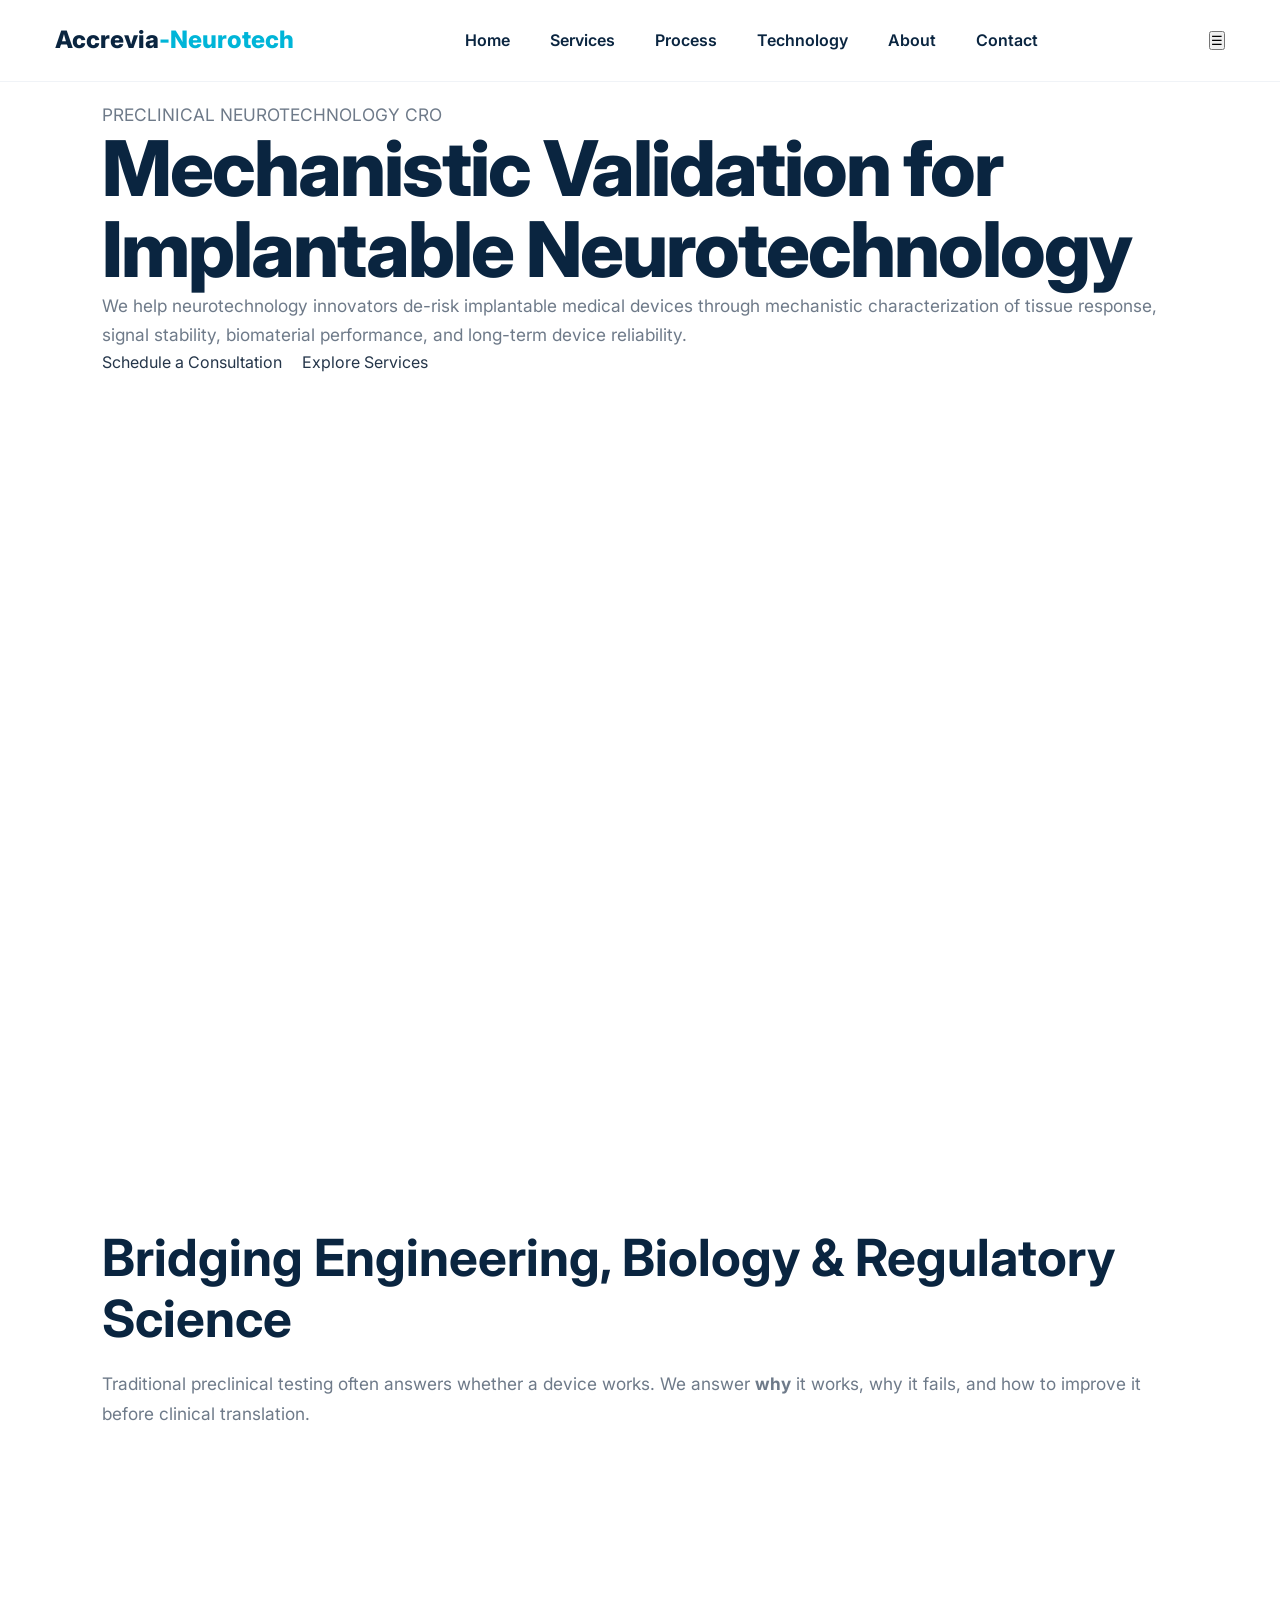
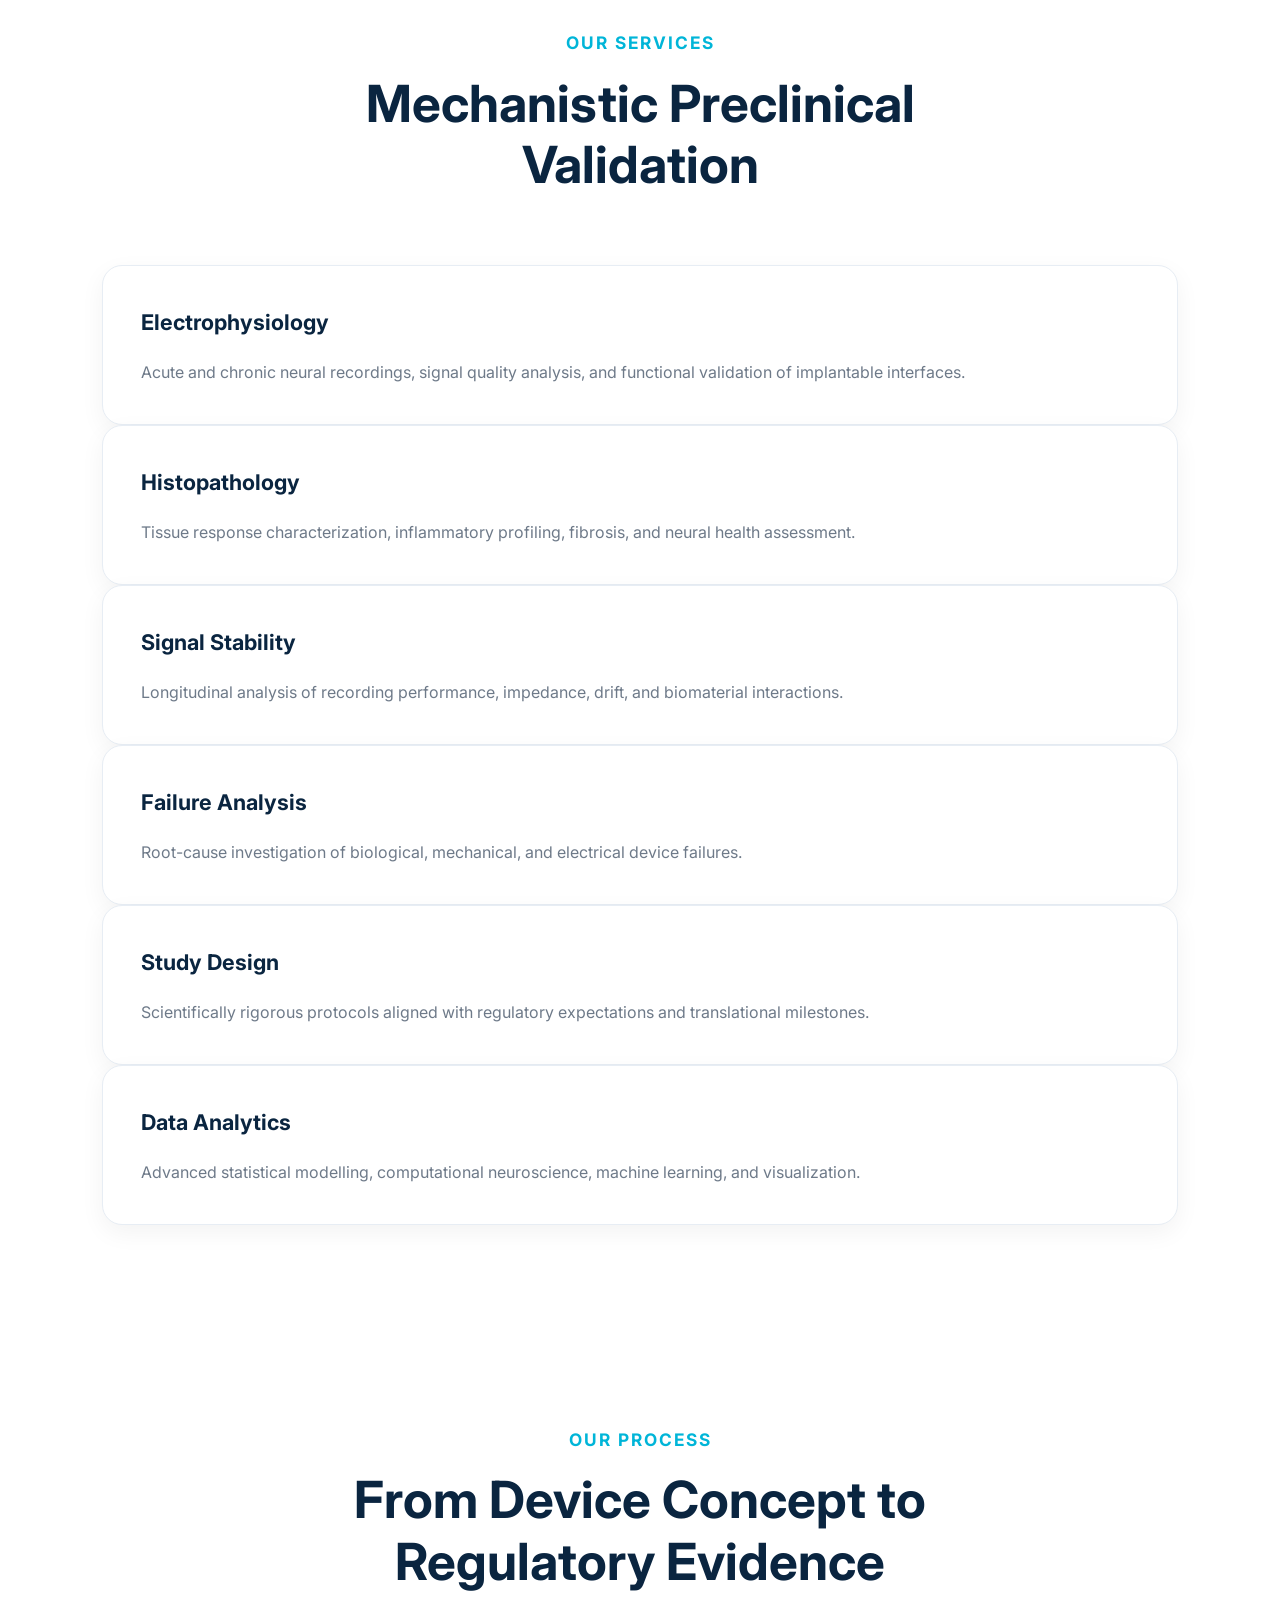
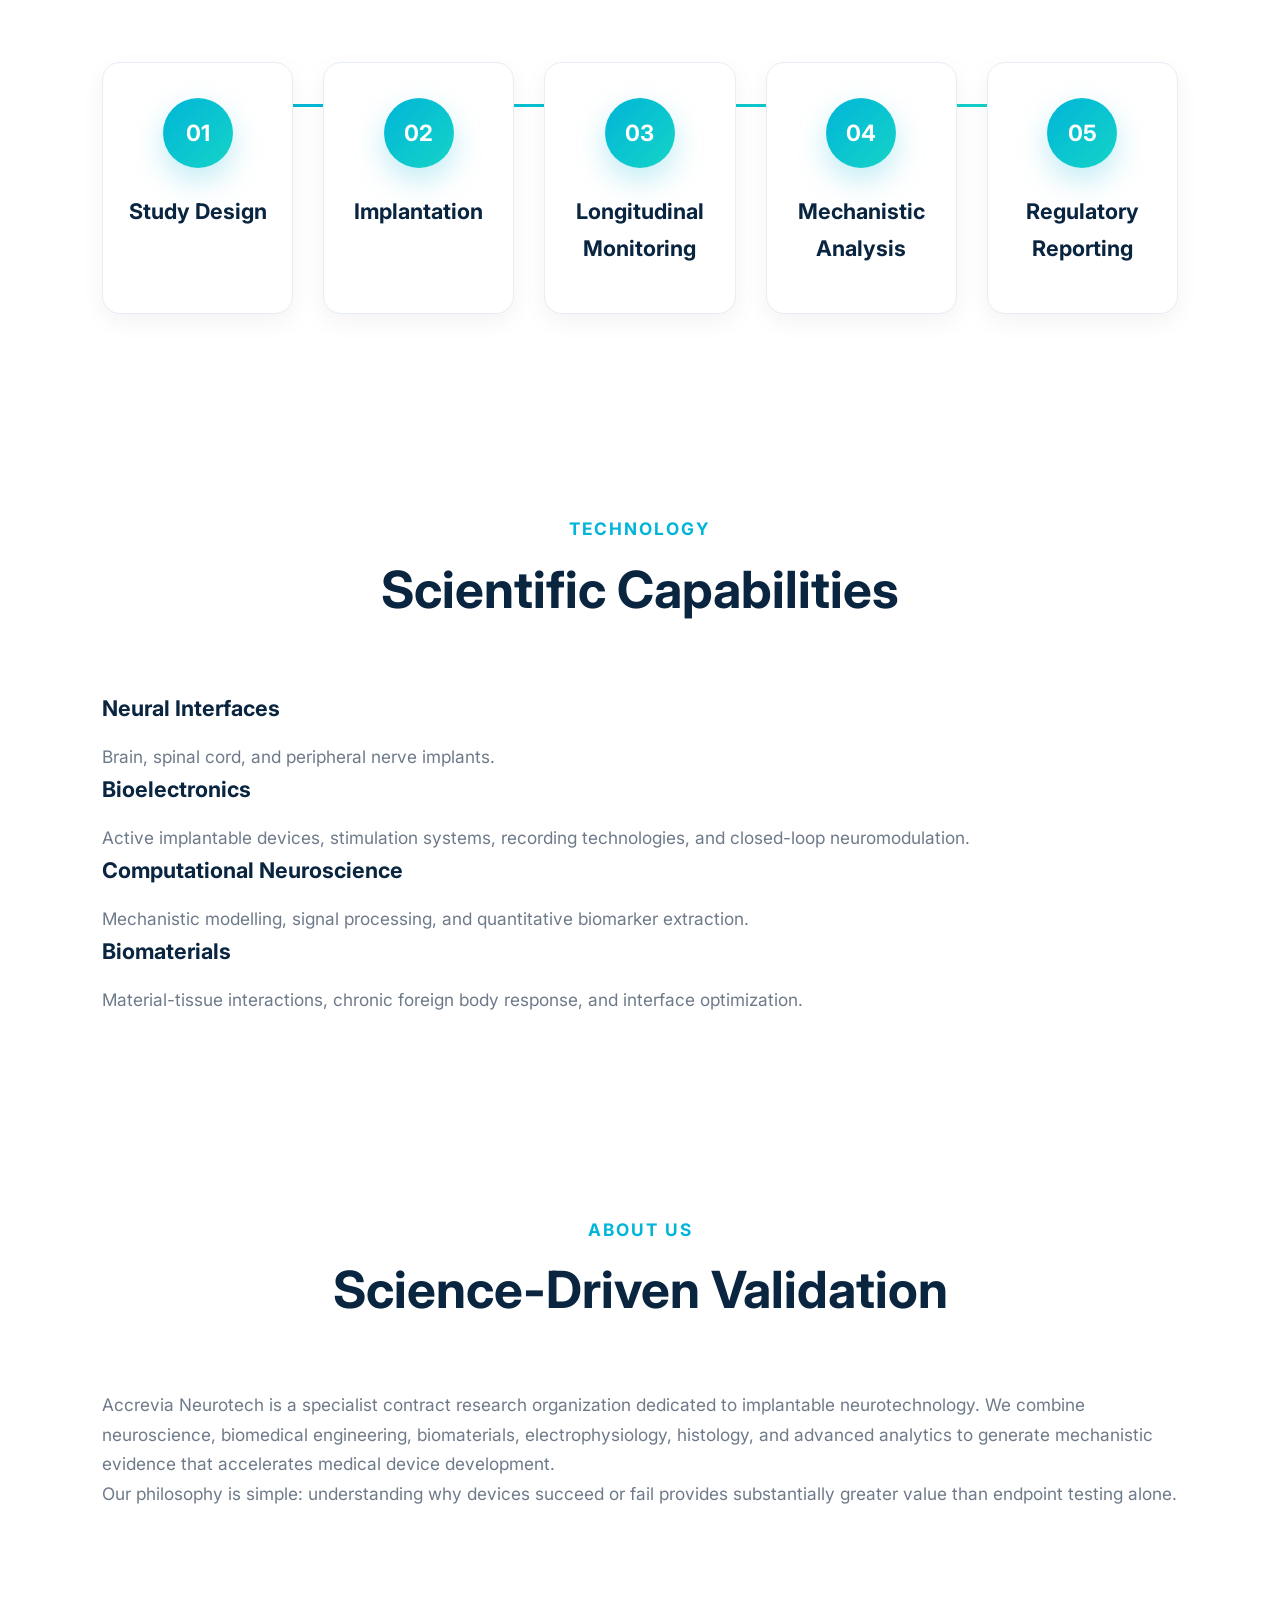
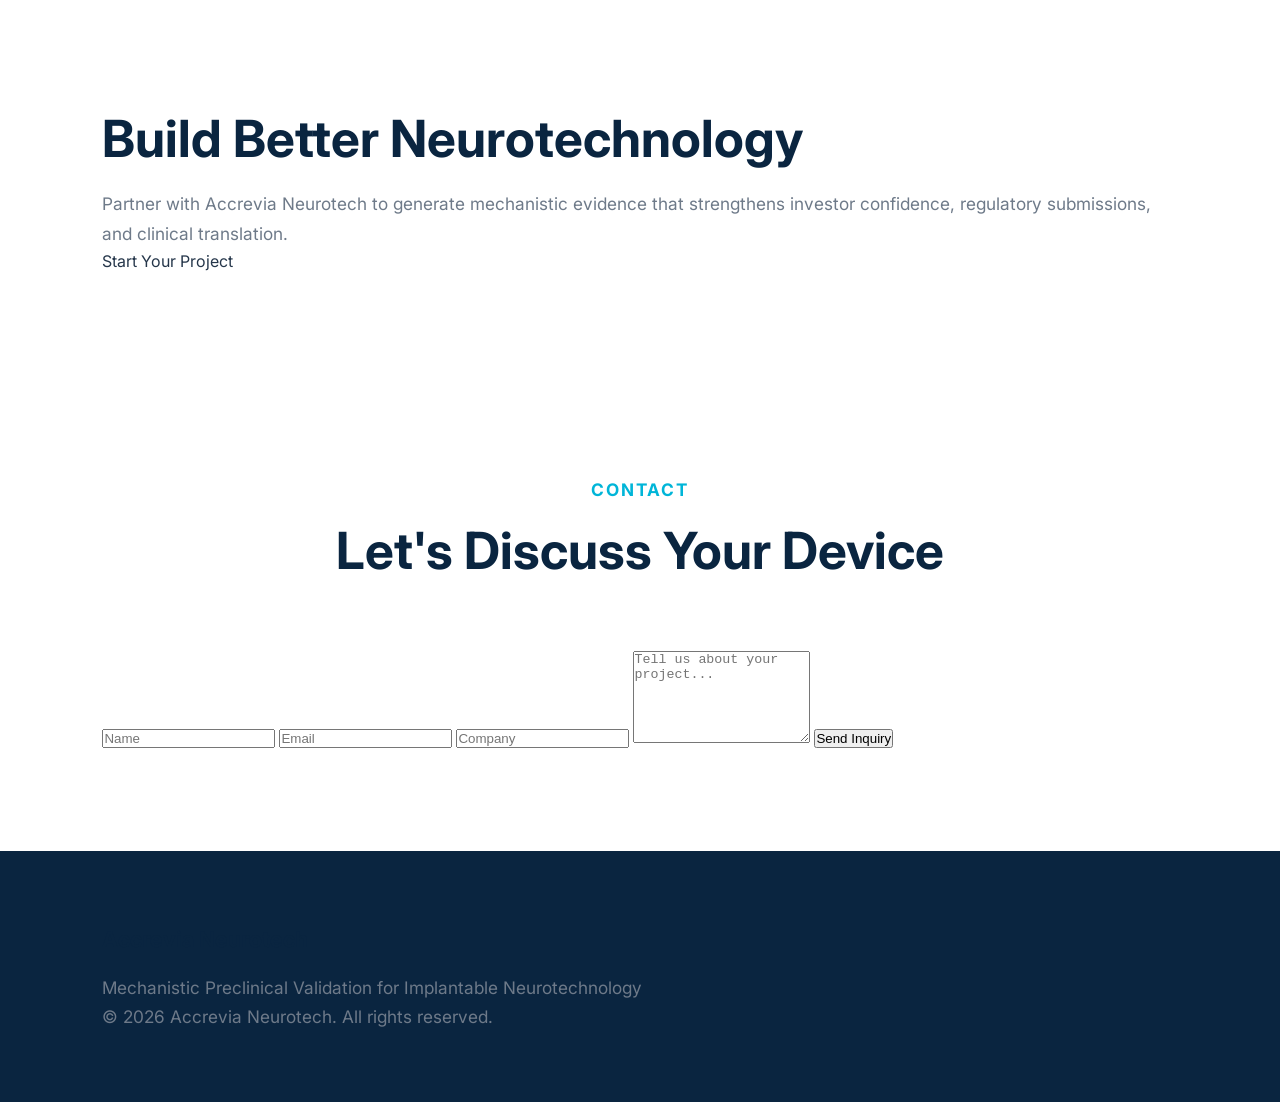
==== index.html @ 59a90b42 "Add files via upload" ====
<!DOCTYPE html>
<html lang="en">

<head>
<meta name="description"
content="SELAS-VIEW provides mechanistic preclinical validation services for implantable neurotechnology, including neural interfaces, neuromodulation devices, electrophysiology, histology, and device-tissue interaction analysis.">


<meta name="keywords"
content="
neurotechnology CRO,
implantable neural interfaces,
brain computer interface validation,
neuromodulation preclinical testing,
neural implant histology,
electrophysiology CRO,
bioelectronic medicine
">


<meta name="author"
content="Accrevia Neurotech">


<meta property="og:title"
content="Accrevia Neurotech| Mechanistic Validation for Implantable Neurotechnology">


<meta property="og:description"
content="Moving beyond endpoint testing through integrated biological, engineering, and computational characterization of neural implants.">


<meta property="og:type"
content="website">


<meta property="og:url"
content="https://www.yourdomain.com">



<script type="application/ld+json">

{
 "@context":"https://schema.org",
 "@type":"MedicalOrganization",
 "name":"Accrevia Neurotech",
 "description":"Preclinical mechanistic validation CRO specializing in implantable neurotechnology.",
 "url":"https://www.accrevianeurotech.com",
 "serviceType":[
 "Neural implant validation",
 "Preclinical device testing",
 "Electrophysiology",
 "Histological analysis",
 "Device-tissue interaction analysis"
 ]
}

</script>
    <meta charset="UTF-8">
    <meta name="viewport" content="width=device-width, initial-scale=1.0">

    <title>Accrevia Neurotech | Mechanistic Preclinical Validation for Implantable Neurotechnology</title>

    <meta name="description"
        content="Accrevia Neurotech provides mechanistic preclinical validation services for implantable neurotechnology, helping innovators generate regulatory-ready evidence through advanced electrophysiology, histopathology, and computational analysis.">

    <meta name="keywords"
        content="Neurotechnology, CRO, Implantable Devices, Neuromodulation, Brain Computer Interface, BCI, Histology, Electrophysiology, Medical Device">

    <meta property="og:title"
        content="Accrevia Neurotech">

    <meta property="og:description"
        content="Mechanistic Preclinical Validation for Implantable Neurotechnology">

    <meta property="og:type"
        content="website">

    <link rel="stylesheet" href="style.css">

    <link rel="preconnect" href="https://fonts.googleapis.com">

    <link rel="preconnect" href="https://fonts.gstatic.com" crossorigin>

    <link href="https://fonts.googleapis.com/css2?family=Inter:wght@300;400;500;600;700;800&display=swap"
        rel="stylesheet">

</head>

<body>

    <!-- Scroll Progress -->

    <div id="progress-bar"></div>

    <!-- Navigation -->

    <header>

        <nav class="navbar">

            <div class="logo">

                Accrevia<span>-Neurotech</span>

            </div>

            <ul class="nav-links">

                <li><a href="#hero">Home</a></li>

                <li><a href="#services">Services</a></li>

                <li><a href="#process">Process</a></li>

                <li><a href="#technology">Technology</a></li>

                <li><a href="#about">About</a></li>

                <li><a href="#contact">Contact</a></li>

            </ul>

            <button class="menu-btn">

                ☰

            </button>

        </nav>

    </header>

    <!-- HERO -->

    <section id="hero">

        <div class="hero-content">

            <p class="hero-tag">

                PRECLINICAL NEUROTECHNOLOGY CRO

            </p>

            <h1>

                Mechanistic Validation for
                <span>Implantable Neurotechnology</span>

            </h1>

            <p class="hero-description">

                We help neurotechnology innovators de-risk implantable
                medical devices through mechanistic characterization of
                tissue response, signal stability, biomaterial performance,
                and long-term device reliability.

            </p>

            <div class="hero-buttons">

                <a href="#contact" class="primary-btn">

                    Schedule a Consultation

                </a>

                <a href="#services" class="secondary-btn">

                    Explore Services

                </a>

            </div>

        </div>

        <div class="hero-graphic">

            <div class="brain-circle">

                <div class="pulse"></div>

                <div class="pulse delay"></div>

                <div class="center-dot"></div>

            </div>

        </div>

    </section>

    <!-- TRUST -->

    <section class="trust">

        <div class="trust-container">

            <div>

                <h2>

                    Bridging Engineering, Biology &
                    Regulatory Science

                </h2>

                <p>

                    Traditional preclinical testing often answers
                    whether a device works.

                    We answer
                    <strong>why</strong> it works,
                    why it fails,
                    and how to improve it before clinical translation.

                </p>

            </div>

        </div>

    </section>

    <!-- SERVICES -->

    <section id="services">

        <div class="section-title">

            <p>OUR SERVICES</p>

            <h2>

                Mechanistic Preclinical Validation

            </h2>

        </div>

        <div class="services-grid">

            <article class="card">

                <h3>Electrophysiology</h3>

                <p>

                    Acute and chronic neural recordings,
                    signal quality analysis,
                    and functional validation of implantable interfaces.

                </p>

            </article>

            <article class="card">

                <h3>Histopathology</h3>

                <p>

                    Tissue response characterization,
                    inflammatory profiling,
                    fibrosis,
                    and neural health assessment.

                </p>

            </article>

            <article class="card">

                <h3>Signal Stability</h3>

                <p>

                    Longitudinal analysis of recording performance,
                    impedance,
                    drift,
                    and biomaterial interactions.

                </p>

            </article>

            <article class="card">

                <h3>Failure Analysis</h3>

                <p>

                    Root-cause investigation of biological,
                    mechanical,
                    and electrical device failures.

                </p>

            </article>

            <article class="card">

                <h3>Study Design</h3>

                <p>

                    Scientifically rigorous protocols aligned with
                    regulatory expectations and translational milestones.

                </p>

            </article>

            <article class="card">

                <h3>Data Analytics</h3>

                <p>

                    Advanced statistical modelling,
                    computational neuroscience,
                    machine learning,
                    and visualization.

                </p>

            </article>

        </div>

    </section>

    <!-- PROCESS -->

    <section id="process">

        <div class="section-title">

            <p>OUR PROCESS</p>

            <h2>

                From Device Concept to Regulatory Evidence

            </h2>

        </div>

        <div class="timeline">

            <div class="step">

                <span>01</span>

                <h3>Study Design</h3>

            </div>

            <div class="step">

                <span>02</span>

                <h3>Implantation</h3>

            </div>

            <div class="step">

                <span>03</span>

                <h3>Longitudinal Monitoring</h3>

            </div>

            <div class="step">

                <span>04</span>

                <h3>Mechanistic Analysis</h3>

            </div>

            <div class="step">

                <span>05</span>

                <h3>Regulatory Reporting</h3>

            </div>

        </div>

    </section>

    <!-- TECHNOLOGY -->

    <section id="technology">

        <div class="section-title">

            <p>TECHNOLOGY</p>

            <h2>

                Scientific Capabilities

            </h2>

        </div>

        <div class="tech-grid">

            <div class="tech-card">

                <h3>Neural Interfaces</h3>

                <p>

                    Brain,
                    spinal cord,
                    and peripheral nerve implants.

                </p>

            </div>

            <div class="tech-card">

                <h3>Bioelectronics</h3>

                <p>

                    Active implantable devices,
                    stimulation systems,
                    recording technologies,
                    and closed-loop neuromodulation.

                </p>

            </div>

            <div class="tech-card">

                <h3>Computational Neuroscience</h3>

                <p>

                    Mechanistic modelling,
                    signal processing,
                    and quantitative biomarker extraction.

                </p>

            </div>

            <div class="tech-card">

                <h3>Biomaterials</h3>

                <p>

                    Material-tissue interactions,
                    chronic foreign body response,
                    and interface optimization.

                </p>

            </div>

        </div>

    </section>

    <!-- ABOUT -->

    <section id="about">

        <div class="section-title">

            <p>ABOUT US</p>

            <h2>

                Science-Driven Validation

            </h2>

        </div>

        <div class="about-content">

            <p>

                Accrevia Neurotech is a specialist contract research organization
                dedicated to implantable neurotechnology.

                We combine neuroscience,
                biomedical engineering,
                biomaterials,
                electrophysiology,
                histology,
                and advanced analytics
                to generate mechanistic evidence that accelerates
                medical device development.

            </p>

            <p>

                Our philosophy is simple:

                understanding why devices succeed or fail
                provides substantially greater value than endpoint testing
                alone.

            </p>

        </div>

    </section>

    <!-- CTA -->

    <section id="cta">

        <h2>

            Build Better Neurotechnology

        </h2>

        <p>

            Partner with Accrevia Neurotech to generate
            mechanistic evidence that strengthens
            investor confidence,
            regulatory submissions,
            and clinical translation.

        </p>

        <a href="#contact" class="primary-btn">

            Start Your Project

        </a>

    </section>

    <!-- CONTACT -->

    <section id="contact">

        <div class="section-title">

            <p>CONTACT</p>

            <h2>

                Let's Discuss Your Device

            </h2>

        </div>

        <form id="contact-form">

            <input
                type="text"
                placeholder="Name"
                required>

            <input
                type="email"
                placeholder="Email"
                required>

            <input
                type="text"
                placeholder="Company">

            <textarea
                placeholder="Tell us about your project..."
                rows="6"></textarea>

            <button
                type="submit"
                class="primary-btn">

                Send Inquiry

            </button>

        </form>

    </section>

    <!-- FOOTER -->

    <footer>

        <div class="footer-content">

            <h3>

                Accrevia Neurotech

            </h3>

            <p>

                Mechanistic Preclinical Validation for Implantable Neurotechnology

            </p>

            <p>

                © 2026 Accrevia Neurotech.
                All rights reserved.

            </p>

        </div>

    </footer>

    <script src="script.js"></script>

</body>

</html>
---- style.css ----
/* =====================================================
   SELAS-VIEW
   Mechanistic Neurotechnology CRO
   style.css (Part 1)
===================================================== */

/* ==========================
   CSS VARIABLES
========================== */

:root{

    --primary:#0A2540;
    --secondary:#00B5D8;
    --accent:#15D4C7;

    --dark:#08131F;
    --light:#F8FBFD;
    --white:#FFFFFF;

    --text:#25364A;
    --text-light:#6E7A89;

    --border:#E7EDF4;

    --shadow-sm:0 8px 24px rgba(0,0,0,.05);
    --shadow-md:0 20px 50px rgba(0,0,0,.08);
    --shadow-lg:0 40px 80px rgba(0,0,0,.15);

    --radius:16px;

    --transition:.35s ease;

    --container:1200px;

}

/* ==========================
   RESET
========================== */

*{
    margin:0;
    padding:0;
    box-sizing:border-box;
}

html{

    scroll-behavior:smooth;

}

body{

    font-family:'Inter',sans-serif;

    color:var(--text);

    background:var(--white);

    line-height:1.7;

    overflow-x:hidden;

}

img{

    max-width:100%;
    display:block;

}

a{

    text-decoration:none;
    color:inherit;

}

ul{

    list-style:none;

}

section{

    padding:100px 8%;

}

.container{

    width:min(100%,var(--container));
    margin:auto;

}

/* ==========================
   TYPOGRAPHY
========================== */

h1{

    font-size:clamp(3rem,6vw,5.5rem);

    line-height:1.05;

    font-weight:800;

    letter-spacing:-2px;

    color:var(--primary);

}

h2{

    font-size:clamp(2rem,4vw,3.3rem);

    line-height:1.2;

    color:var(--primary);

    margin-bottom:20px;

}

h3{

    font-size:1.35rem;

    color:var(--primary);

    margin-bottom:15px;

}

p{

    color:var(--text-light);

    font-size:1.08rem;

}

/* ==========================
   EYEBROW
========================== */

.eyebrow{

    color:var(--secondary);

    text-transform:uppercase;

    font-size:.85rem;

    letter-spacing:2px;

    font-weight:700;

    margin-bottom:25px;

}

/* ==========================
   BUTTONS
========================== */

.btn{

    display:inline-flex;

    align-items:center;

    justify-content:center;

    padding:15px 34px;

    border-radius:999px;

    font-weight:600;

    transition:var(--transition);

    cursor:pointer;

}

.btn-primary{

    background:linear-gradient(135deg,
            var(--secondary),
            var(--accent));

    color:white;

    box-shadow:var(--shadow-md);

}

.btn-primary:hover{

    transform:translateY(-4px);

    box-shadow:0 25px 45px rgba(0,181,216,.35);

}

.btn-secondary{

    border:2px solid var(--secondary);

    color:var(--secondary);

}

.btn-secondary:hover{

    background:var(--secondary);

    color:white;

}

/* ==========================
   NAVBAR
========================== */

header{

    position:fixed;

    width:100%;

    z-index:1000;

    top:0;

    left:0;

    backdrop-filter:blur(18px);

    background:rgba(255,255,255,.75);

    border-bottom:1px solid rgba(230,236,242,.6);

}

.navbar{

    max-width:1250px;

    margin:auto;

    display:flex;

    justify-content:space-between;

    align-items:center;

    padding:20px 40px;

}

.logo{

    font-size:1.5rem;

    font-weight:800;

    color:var(--primary);

}

.logo span{

    color:var(--secondary);

}

.logo-icon{

    color:var(--accent);

    margin-right:8px;

}

.nav-links{

    display:flex;

    gap:40px;

}

.nav-links a{

    font-weight:600;

    color:var(--primary);

    transition:var(--transition);

}

.nav-links a:hover{

    color:var(--secondary);

}

.mobile-btn{

    display:none;

    background:none;

    border:none;

    font-size:1.8rem;

    cursor:pointer;

}

/* ==========================
   HERO
========================== */

.hero{

    position:relative;

    min-height:100vh;

    display:grid;

    grid-template-columns:1.15fr .85fr;

    align-items:center;

    overflow:hidden;

    padding-top:150px;

}

.hero-content{

    position:relative;

    z-index:10;

}

.hero-text{

    max-width:620px;

    margin:30px 0 45px;

    font-size:1.2rem;

}

.hero-buttons{

    display:flex;

    gap:20px;

    flex-wrap:wrap;

}

/* ==========================
   HERO GRID
========================== */

.hero-grid{

    position:absolute;

    inset:0;

    background-image:

        linear-gradient(rgba(21,212,199,.08) 1px, transparent 1px),

        linear-gradient(90deg, rgba(21,212,199,.08) 1px, transparent 1px);

    background-size:60px 60px;

    mask-image:linear-gradient(to bottom,
                rgba(0,0,0,.8),
                transparent);

    z-index:0;

}

/* ==========================
   HERO GRAPHIC
========================== */

.hero-graphic{

    position:relative;

    height:650px;

    display:flex;

    align-items:center;

    justify-content:center;

}

.circle{

    width:420px;

    height:420px;

    border-radius:50%;

    background:radial-gradient(circle,
        rgba(0,181,216,.15),
        rgba(0,181,216,.02));

    border:1px solid rgba(0,181,216,.18);

    position:absolute;

    animation:float 8s ease-in-out infinite;

}

.circle2{

    width:260px;

    height:260px;

    animation-delay:1.5s;

}

.circle3{

    width:560px;

    height:560px;

    animation-delay:3s;

}

/* ==========================
   SECTION TITLES
========================== */

.section-title{

    text-align:center;

    max-width:760px;

    margin:0 auto 70px;

}

.section-title p:first-child{

    color:var(--secondary);

    text-transform:uppercase;

    font-weight:700;

    letter-spacing:2px;

    margin-bottom:15px;

}

.section-title h2{

    margin-bottom:20px;

}

/* ==========================
   PARTNERS
========================== */

.partners{

    background:var(--light);

    padding:50px 8%;

    text-align:center;

}

.partners p{

    margin-bottom:30px;

    font-weight:600;

}

.partner-grid{

    display:grid;

    grid-template-columns:repeat(auto-fit,minmax(180px,1fr));

    gap:20px;

}

.partner-grid div{

    padding:18px;

    background:white;

    border-radius:14px;

    box-shadow:var(--shadow-sm);

    transition:var(--transition);

}

.partner-grid div:hover{

    transform:translateY(-6px);

}

/* ==========================
   ANIMATIONS
========================== */

@keyframes float{

    0%{

        transform:translateY(0px);

    }

    50%{

        transform:translateY(-22px);

    }

    100%{

        transform:translateY(0);

    }

}

/* ==========================
   SCROLLBAR
========================== */

::-webkit-scrollbar{

    width:10px;

}

::-webkit-scrollbar-track{

    background:#eef3f8;

}

::-webkit-scrollbar-thumb{

    background:var(--secondary);

    border-radius:20px;

}

/* ==========================
   RESPONSIVE
========================== */

@media(max-width:980px){

    .hero{

        grid-template-columns:1fr;

        text-align:center;

        padding-top:130px;

    }

    .hero-text{

        margin-inline:auto;

    }

    .hero-buttons{

        justify-content:center;

    }

    .hero-graphic{

        margin-top:70px;

        height:420px;

    }

    .circle3{

        width:380px;
        height:380px;

    }

    .circle{

        width:300px;
        height:300px;

    }

    .circle2{

        width:180px;
        height:180px;

    }

    .nav-links{

        display:none;

    }

    .mobile-btn{

        display:block;

    }

}

@media(max-width:640px){

    section{

        padding:80px 7%;

    }

    .navbar{

        padding:18px 24px;

    }

    h1{

        font-size:2.8rem;

    }

    h2{

        font-size:2rem;

    }

    .btn{

        width:100%;

    }

}

/* =====================================================
   PART 2A
   SERVICES + CARDS
===================================================== */

/* ==========================
   SERVICES SECTION
========================== */

.section{

    position:relative;

    background:var(--white);

}

.section::before{

    content:"";

    position:absolute;

    top:0;

    left:50%;

    transform:translateX(-50%);

    width:120px;

    height:4px;

    border-radius:999px;

    background:linear-gradient(
        90deg,
        var(--secondary),
        var(--accent)
    );

}

/* ==========================
   SERVICE GRID
========================== */

.cards{

    display:grid;

    grid-template-columns:repeat(auto-fit,minmax(320px,1fr));

    gap:32px;

    margin-top:60px;

}

/* ==========================
   CARD
========================== */

.card{

    position:relative;

    overflow:hidden;

    background:var(--white);

    border:1px solid var(--border);

    border-radius:20px;

    padding:38px;

    transition:all .35s ease;

    box-shadow:var(--shadow-sm);

    cursor:default;

}

/* animated top border */

.card::before{

    content:"";

    position:absolute;

    top:0;

    left:0;

    width:100%;

    height:5px;

    background:linear-gradient(
        90deg,
        var(--secondary),
        var(--accent)
    );

    transform:scaleX(0);

    transform-origin:left;

    transition:.4s;

}

/* soft glow */

.card::after{

    content:"";

    position:absolute;

    width:220px;

    height:220px;

    background:radial-gradient(

        rgba(0,181,216,.12),

        transparent 70%

    );

    top:-90px;

    right:-90px;

    opacity:0;

    transition:.45s;

}

/* ==========================
   ICON CIRCLE
========================== */

.card-icon{

    width:70px;

    height:70px;

    border-radius:50%;

    display:flex;

    align-items:center;

    justify-content:center;

    background:linear-gradient(

        135deg,

        rgba(0,181,216,.12),

        rgba(21,212,199,.12)

    );

    margin-bottom:24px;

    font-size:30px;

    color:var(--secondary);

}

/* ==========================
   CARD TEXT
========================== */

.card h3{

    margin-bottom:18px;

    transition:.35s;

}

.card p{

    font-size:1rem;

    color:var(--text-light);

}

/* ==========================
   HOVER
========================== */

.card:hover{

    transform:translateY(-12px);

    box-shadow:var(--shadow-lg);

    border-color:rgba(0,181,216,.2);

}

.card:hover::before{

    transform:scaleX(1);

}

.card:hover::after{

    opacity:1;

}

.card:hover h3{

    color:var(--secondary);

}

/* ==========================
   FEATURE LIST
========================== */

.card ul{

    margin-top:24px;

}

.card ul li{

    position:relative;

    padding-left:24px;

    margin-bottom:12px;

    color:var(--text-light);

    font-size:.96rem;

}

.card ul li::before{

    content:"";

    position:absolute;

    left:0;

    top:11px;

    width:8px;

    height:8px;

    border-radius:50%;

    background:var(--accent);

}

/* ==========================
   STAGGER ANIMATION
========================== */

.cards .card{

    opacity:0;

    transform:translateY(35px);

    animation:cardReveal .8s forwards;

}

.cards .card:nth-child(1){

    animation-delay:.05s;

}

.cards .card:nth-child(2){

    animation-delay:.15s;

}

.cards .card:nth-child(3){

    animation-delay:.25s;

}

.cards .card:nth-child(4){

    animation-delay:.35s;

}

.cards .card:nth-child(5){

    animation-delay:.45s;

}

.cards .card:nth-child(6){

    animation-delay:.55s;

}

@keyframes cardReveal{

    to{

        opacity:1;

        transform:translateY(0);

    }

}

/* ==========================
   CARD ACCENT NUMBER
========================== */

.card-number{

    position:absolute;

    right:28px;

    top:18px;

    font-size:4rem;

    font-weight:800;

    color:rgba(10,37,64,.04);

    user-select:none;

    pointer-events:none;

}

/* ==========================
   RESPONSIVE
========================== */

@media (max-width:900px){

    .cards{

        grid-template-columns:1fr;

    }

    .card{

        padding:30px;

    }

}

@media (max-width:640px){

    .card{

        padding:26px;

    }

    .card-icon{

        width:60px;

        height:60px;

        font-size:26px;

    }

}
/* =====================================================
   WHY US SECTION
===================================================== */

.why{

    display:grid;
    grid-template-columns:1.15fr .85fr;
    gap:80px;
    align-items:center;

    background:linear-gradient(
        180deg,
        #ffffff 0%,
        #f6fbfd 100%
    );

    position:relative;

    overflow:hidden;

}

/* subtle background glow */

.why::before{

    content:"";

    position:absolute;

    width:700px;
    height:700px;

    right:-250px;
    top:-250px;

    background:radial-gradient(
        circle,
        rgba(0,181,216,.10),
        transparent 70%
    );

    pointer-events:none;

}

.why-left{

    position:relative;
    z-index:2;

}

.why-left h2{

    margin-bottom:28px;

    max-width:620px;

}

.why-left p{

    max-width:640px;

    margin-bottom:35px;

    font-size:1.08rem;

    line-height:1.9;

}

/* ==========================================
   BULLET LIST
========================================== */

.why-left ul{

    display:grid;

    grid-template-columns:repeat(auto-fit,minmax(240px,1fr));

    gap:18px;

}

.why-left li{

    background:white;

    border:1px solid var(--border);

    border-radius:14px;

    padding:18px 22px;

    font-weight:600;

    color:var(--primary);

    box-shadow:var(--shadow-sm);

    transition:var(--transition);

    position:relative;

    padding-left:52px;

}

.why-left li::before{

    content:"✓";

    position:absolute;

    left:18px;

    top:50%;

    transform:translateY(-50%);

    width:22px;
    height:22px;

    border-radius:50%;

    background:linear-gradient(
        135deg,
        var(--secondary),
        var(--accent)
    );

    color:white;

    display:flex;

    align-items:center;

    justify-content:center;

    font-size:.75rem;

    font-weight:700;

}

.why-left li:hover{

    transform:translateY(-6px);

    box-shadow:var(--shadow-md);

    border-color:rgba(0,181,216,.3);

}

/* ==========================================
   RIGHT SIDE
========================================== */

.stats{

    display:flex;

    flex-direction:column;

    gap:30px;

    position:relative;

    z-index:2;

}

/* ==========================================
   STAT CARD
========================================== */

.stat{

    position:relative;

    background:white;

    border-radius:22px;

    padding:38px;

    overflow:hidden;

    border:1px solid rgba(230,236,242,.9);

    box-shadow:0 15px 45px rgba(12,30,55,.06);

    transition:.35s ease;

}

.stat::before{

    content:"";

    position:absolute;

    top:0;
    left:0;

    width:5px;

    height:100%;

    background:linear-gradient(
        180deg,
        var(--secondary),
        var(--accent)
    );

}

.stat::after{

    content:"";

    position:absolute;

    width:220px;
    height:220px;

    right:-120px;
    top:-120px;

    border-radius:50%;

    background:rgba(0,181,216,.05);

}

.stat:hover{

    transform:translateY(-10px);

    box-shadow:0 30px 70px rgba(0,0,0,.12);

}

/* ==========================================
   STAT TITLE
========================================== */

.stat h3{

    font-size:2rem;

    margin-bottom:14px;

    color:var(--primary);

    position:relative;

    z-index:2;

}

/* ==========================================
   STAT DESCRIPTION
========================================== */

.stat p{

    position:relative;

    z-index:2;

    line-height:1.8;

    color:var(--text-light);

}

/* ==========================================
   OPTIONAL ICON
========================================== */

.stat-icon{

    width:65px;
    height:65px;

    border-radius:18px;

    background:linear-gradient(
        135deg,
        var(--secondary),
        var(--accent)
    );

    display:flex;

    align-items:center;

    justify-content:center;

    color:white;

    font-size:1.8rem;

    margin-bottom:24px;

}

/* ==========================================
   HOVER EFFECT
========================================== */

.stat:hover .stat-icon{

    transform:rotate(-8deg) scale(1.08);

    transition:.35s ease;

}

/* ==========================================
   RESPONSIVE
========================================== */

@media(max-width:1000px){

    .why{

        grid-template-columns:1fr;

        gap:70px;

    }

    .stats{

        max-width:700px;

        margin:auto;

        width:100%;

    }

}

@media(max-width:768px){

    .why-left ul{

        grid-template-columns:1fr;

    }

    .stat{

        padding:28px;

    }

}

@media(max-width:600px){

    .why{

        padding-top:80px;

        padding-bottom:80px;

    }

    .stat h3{

        font-size:1.6rem;

    }

}
/* =====================================================
   PART 2C
   TECHNOLOGY + WORKFLOW
===================================================== */


/* ==========================
   TECHNOLOGY
========================== */

.technology-grid{

    display:grid;

    grid-template-columns:repeat(auto-fit,minmax(260px,1fr));

    gap:28px;

    margin-top:50px;

}

.tech{

    position:relative;

    background:#ffffff;

    border:1px solid var(--border);

    border-radius:var(--radius);

    padding:40px 30px;

    overflow:hidden;

    transition:var(--transition);

    box-shadow:var(--shadow-sm);

    cursor:default;

}

.tech::before{

    content:"";

    position:absolute;

    top:0;

    left:0;

    width:5px;

    height:100%;

    background:linear-gradient(
        to bottom,
        var(--secondary),
        var(--accent)
    );

    transform:scaleY(0);

    transform-origin:top;

    transition:.45s ease;

}

.tech:hover::before{

    transform:scaleY(1);

}

.tech:hover{

    transform:translateY(-10px);

    box-shadow:var(--shadow-lg);

}

.tech h3{

    margin-bottom:15px;

    font-size:1.35rem;

}

.tech p{

    font-size:1rem;

    line-height:1.7;

}

.tech::after{

    content:"";

    position:absolute;

    width:160px;

    height:160px;

    border-radius:50%;

    background:rgba(21,212,199,.05);

    top:-70px;

    right:-70px;

    transition:.5s;

}

.tech:hover::after{

    transform:scale(1.3);

}


/* ==========================
   WORKFLOW
========================== */

.workflow{

    background:linear-gradient(
        180deg,
        #f8fbfd,
        #ffffff
    );

}

.timeline{

    position:relative;

    display:grid;

    grid-template-columns:repeat(5,1fr);

    gap:30px;

    margin-top:70px;

}

.timeline::before{

    content:"";

    position:absolute;

    top:42px;

    left:8%;

    right:8%;

    height:3px;

    background:linear-gradient(
        to right,
        var(--secondary),
        var(--accent)
    );

    z-index:0;

}

.step{

    position:relative;

    background:white;

    border-radius:18px;

    padding:35px 20px;

    text-align:center;

    border:1px solid var(--border);

    box-shadow:var(--shadow-sm);

    transition:var(--transition);

    z-index:2;

}

.step:hover{

    transform:translateY(-10px);

    box-shadow:var(--shadow-lg);

}

.step span{

    display:flex;

    align-items:center;

    justify-content:center;

    width:70px;

    height:70px;

    margin:0 auto 25px;

    border-radius:50%;

    background:linear-gradient(
        135deg,
        var(--secondary),
        var(--accent)
    );

    color:white;

    font-size:1.4rem;

    font-weight:700;

    box-shadow:
        0 12px 30px rgba(0,181,216,.25);

}

.step h3{

    margin-bottom:12px;

}

.step p{

    font-size:.95rem;

    line-height:1.7;

}


/* ==========================
   HOVER ANIMATION
========================== */

.step:hover span{

    transform:scale(1.08);

    transition:.3s;

}


/* ==========================
   RESPONSIVE
========================== */

@media(max-width:1100px){

    .timeline{

        grid-template-columns:repeat(2,1fr);

    }

    .timeline::before{

        display:none;

    }

}

@media(max-width:700px){

    .technology-grid{

        grid-template-columns:1fr;

    }

    .timeline{

        grid-template-columns:1fr;

        gap:25px;

    }

    .step{

        padding:30px 22px;

    }

}

/* =====================================================
   PART 3
   Contact • Footer • Animations • Mobile Navigation
===================================================== */

/* ==========================
   CONTACT SECTION
========================== */

.contact{

    background:linear-gradient(
        180deg,
        #f8fbfd 0%,
        #eef6fb 100%
    );

}

.contact-box{

    max-width:900px;

    margin:0 auto;

    background:#ffffff;

    padding:70px;

    border-radius:24px;

    box-shadow:0 30px 80px rgba(0,0,0,.08);

    border:1px solid rgba(0,181,216,.08);

}

.contact-box h2{

    text-align:center;

    margin-bottom:18px;

}

.contact-box p{

    text-align:center;

    max-width:700px;

    margin:0 auto 50px;

}

.contact form{

    display:grid;

    gap:22px;

}

.contact input,
.contact textarea{

    width:100%;

    padding:18px 22px;

    border-radius:14px;

    border:1px solid #d8e5ef;

    font-family:inherit;

    font-size:1rem;

    transition:.3s;

    background:#fbfdff;

}

.contact textarea{

    resize:vertical;

    min-height:180px;

}

.contact input:focus,
.contact textarea:focus{

    outline:none;

    border-color:var(--secondary);

    box-shadow:0 0 0 5px rgba(0,181,216,.12);

    background:white;

}

.contact button{

    border:none;

    justify-self:center;

    min-width:260px;

}

/* ==========================
   FOOTER
========================== */

footer{

    background:var(--primary);

    color:white;

    padding:70px 8%;

}

.footer-container{

    max-width:1200px;

    margin:auto;

    display:flex;

    justify-content:space-between;

    gap:60px;

    flex-wrap:wrap;

}

.footer-container h3{

    color:white;

    margin-bottom:20px;

}

.footer-container p{

    color:rgba(255,255,255,.75);

    line-height:1.8;

}

.footer-links{

    display:flex;

    gap:30px;

    margin-top:18px;

}

.footer-links a{

    color:white;

    opacity:.8;

    transition:.3s;

}

.footer-links a:hover{

    opacity:1;

    color:var(--accent);

}

/* ==========================
   FADE ANIMATIONS
========================== */

.fade-up{

    opacity:0;

    transform:translateY(50px);

    transition:

        opacity .9s ease,

        transform .9s ease;

}

.fade-up.visible{

    opacity:1;

    transform:translateY(0);

}

.fade-left{

    opacity:0;

    transform:translateX(-60px);

    transition:all .8s ease;

}

.fade-left.visible{

    opacity:1;

    transform:translateX(0);

}

.fade-right{

    opacity:0;

    transform:translateX(60px);

    transition:all .8s ease;

}

.fade-right.visible{

    opacity:1;

    transform:translateX(0);

}

/* ==========================
   CARD HOVER EFFECTS
========================== */

.card,
.tech,
.stat{

    transition:
        transform .35s ease,
        box-shadow .35s ease;

}

.card:hover,
.tech:hover,
.stat:hover{

    transform:translateY(-10px);

    box-shadow:0 25px 60px rgba(0,0,0,.10);

}

/* ==========================
   LINK UNDERLINE
========================== */

.nav-links a{

    position:relative;

}

.nav-links a::after{

    content:"";

    position:absolute;

    left:0;

    bottom:-6px;

    width:0;

    height:2px;

    background:var(--secondary);

    transition:.3s;

}

.nav-links a:hover::after{

    width:100%;

}

/* ==========================
   BUTTON RIPPLE FEEL
========================== */

.btn{

    position:relative;

    overflow:hidden;

}

.btn::before{

    content:"";

    position:absolute;

    width:0;

    height:0;

    left:50%;

    top:50%;

    border-radius:50%;

    background:rgba(255,255,255,.15);

    transform:translate(-50%,-50%);

    transition:.6s;

}

.btn:hover::before{

    width:420px;

    height:420px;

}

/* ==========================
   IMAGE HOVER
========================== */

img{

    transition:.4s;

}

img:hover{

    transform:scale(1.02);

}

/* ==========================
   SCROLL PROGRESS BAR
========================== */

.progress-bar{

    position:fixed;

    top:0;

    left:0;

    width:0;

    height:4px;

    background:linear-gradient(
        90deg,
        var(--secondary),
        var(--accent)
    );

    z-index:9999;

}

/* ==========================
   BACK TO TOP BUTTON
========================== */

.to-top{

    position:fixed;

    right:30px;

    bottom:30px;

    width:55px;

    height:55px;

    border-radius:50%;

    display:flex;

    align-items:center;

    justify-content:center;

    background:var(--secondary);

    color:white;

    text-decoration:none;

    box-shadow:0 20px 40px rgba(0,181,216,.3);

    opacity:0;

    pointer-events:none;

    transition:.35s;

}

.to-top.show{

    opacity:1;

    pointer-events:auto;

}

.to-top:hover{

    transform:translateY(-6px);

}

/* ==========================
   GLASS EFFECT
========================== */

.glass{

    background:rgba(255,255,255,.65);

    backdrop-filter:blur(18px);

    border:1px solid rgba(255,255,255,.25);

}

/* ==========================
   MOBILE MENU
========================== */

@media(max-width:980px){

    .nav-links{

        position:absolute;

        top:82px;

        right:20px;

        width:270px;

        background:white;

        border-radius:18px;

        padding:25px;

        display:flex;

        flex-direction:column;

        gap:18px;

        box-shadow:0 30px 80px rgba(0,0,0,.12);

        opacity:0;

        visibility:hidden;

        transform:translateY(-20px);

        transition:.35s;

    }

    .nav-links.active{

        opacity:1;

        visibility:visible;

        transform:translateY(0);

    }

    .mobile-btn{

        display:block;

        color:var(--primary);

    }

    .footer-container{

        flex-direction:column;

    }

    .contact-box{

        padding:40px;

    }

}

/* ==========================
   SMALL DEVICES
========================== */

@media(max-width:640px){

    .contact-box{

        padding:30px 22px;

        border-radius:18px;

    }

    .contact button{

        width:100%;

    }

    .footer-container{

        text-align:center;

    }

    .footer-links{

        justify-content:center;

    }

    .to-top{

        right:18px;

        bottom:18px;

        width:48px;

        height:48px;

    }

}

/* ==========================
   EXTRA LARGE SCREENS
========================== */

@media(min-width:1600px){

    .hero{

        min-height:110vh;

    }

    section{

        padding:120px 10%;

    }

}

/* ==========================
   ACCESSIBILITY
========================== */

:focus-visible{

    outline:3px solid var(--accent);

    outline-offset:4px;

}

::selection{

    background:var(--secondary);

    color:white;

}

/* =====================================================
   END OF PART 3
===================================================== */
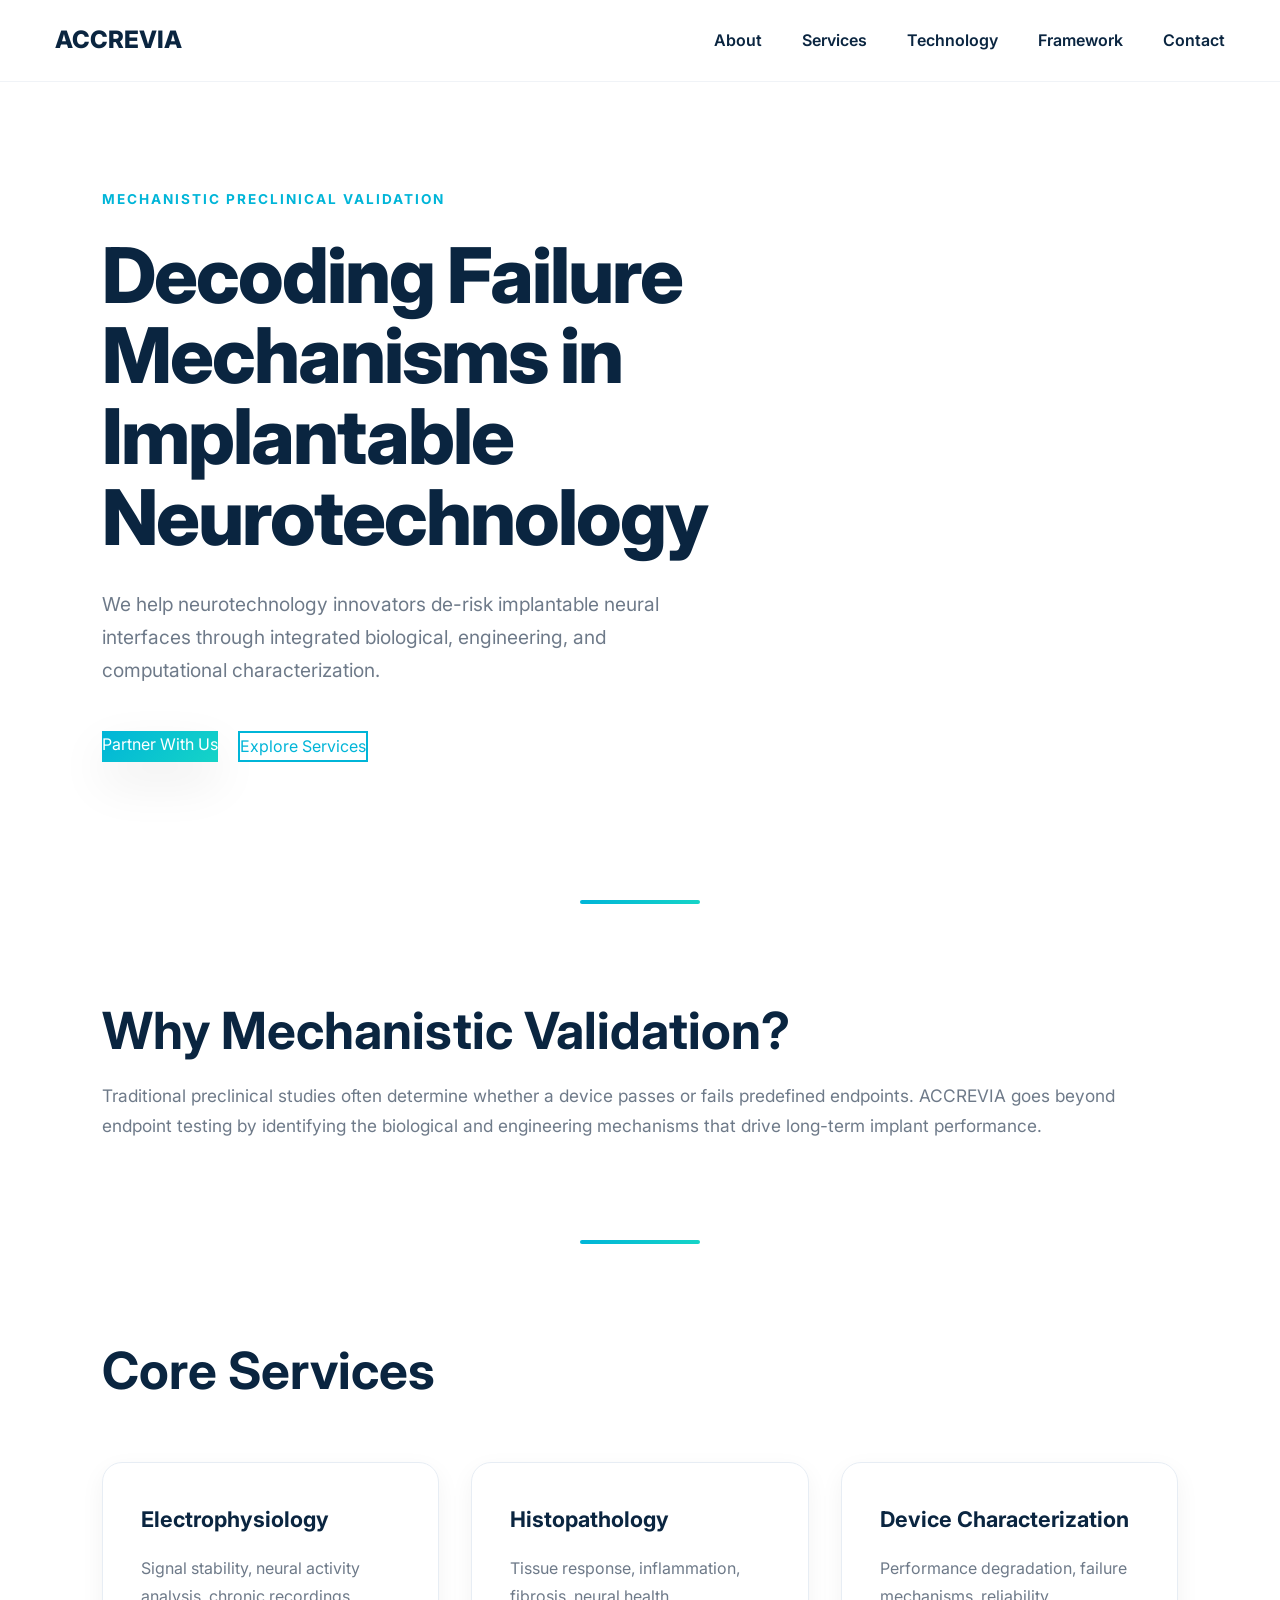
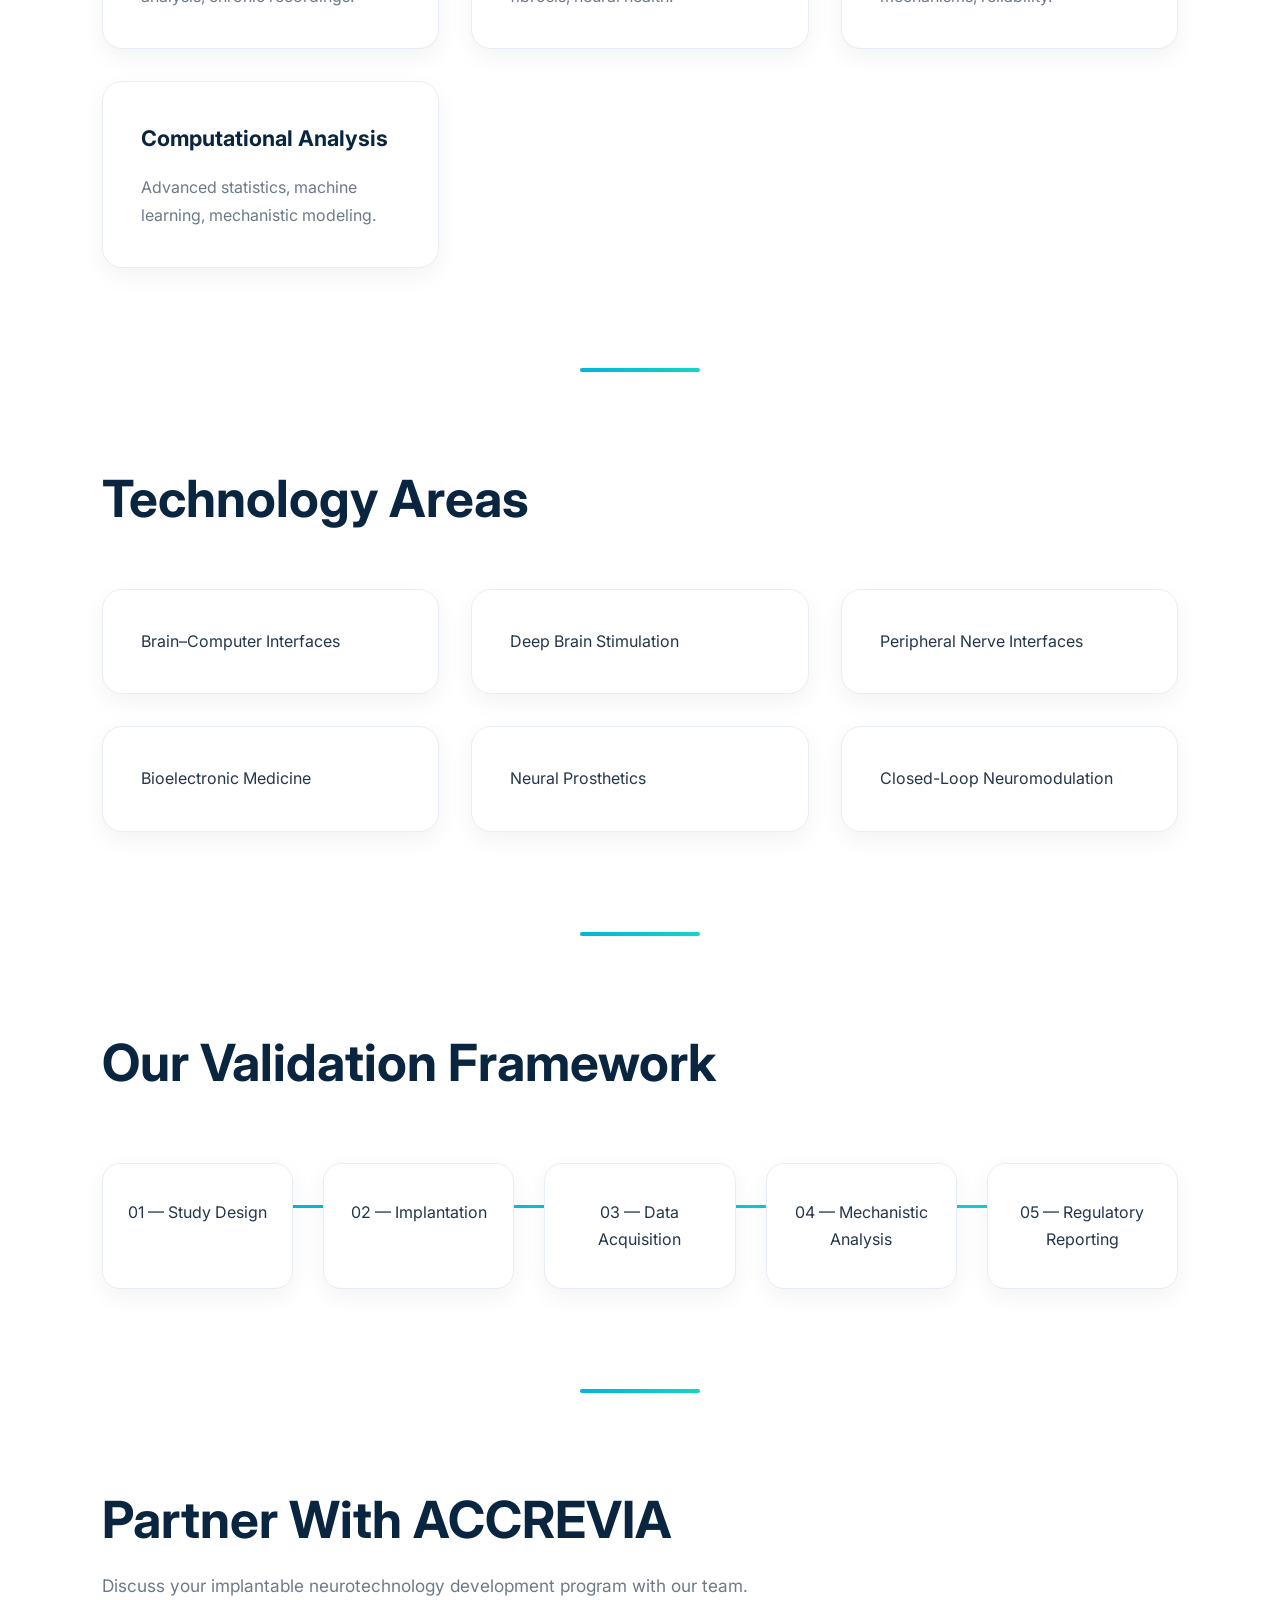
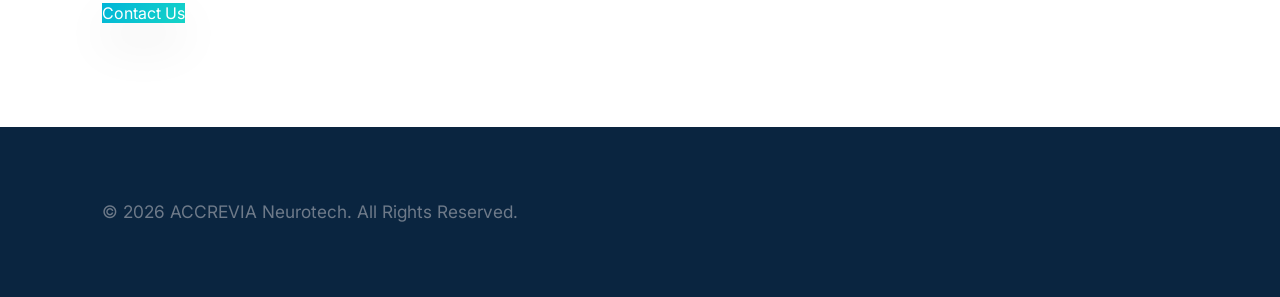
==== commit ca08355a: "Update index.html" ====
--- a/index.html
+++ b/index.html
@@ -2,86 +2,85 @@
 <html lang="en">
 
 <head>
-<meta name="description"
-content="SELAS-VIEW provides mechanistic preclinical validation services for implantable neurotechnology, including neural interfaces, neuromodulation devices, electrophysiology, histology, and device-tissue interaction analysis.">
-
-
-<meta name="keywords"
-content="
-neurotechnology CRO,
-implantable neural interfaces,
-brain computer interface validation,
-neuromodulation preclinical testing,
-neural implant histology,
-electrophysiology CRO,
-bioelectronic medicine
-">
-
-
-<meta name="author"
-content="Accrevia Neurotech">
-
-
-<meta property="og:title"
-content="Accrevia Neurotech| Mechanistic Validation for Implantable Neurotechnology">
-
-
-<meta property="og:description"
-content="Moving beyond endpoint testing through integrated biological, engineering, and computational characterization of neural implants.">
-
-
-<meta property="og:type"
-content="website">
-
-
-<meta property="og:url"
-content="https://www.yourdomain.com">
-
-
-
-<script type="application/ld+json">
-
-{
- "@context":"https://schema.org",
- "@type":"MedicalOrganization",
- "name":"Accrevia Neurotech",
- "description":"Preclinical mechanistic validation CRO specializing in implantable neurotechnology.",
- "url":"https://www.accrevianeurotech.com",
- "serviceType":[
- "Neural implant validation",
- "Preclinical device testing",
- "Electrophysiology",
- "Histological analysis",
- "Device-tissue interaction analysis"
- ]
-}
-
-</script>
+
     <meta charset="UTF-8">
     <meta name="viewport" content="width=device-width, initial-scale=1.0">
 
-    <title>Accrevia Neurotech | Mechanistic Preclinical Validation for Implantable Neurotechnology</title>
+    <title>
+        ACCREVIA Neurotech | Mechanistic Preclinical Validation of Implantable Neurotechnology
+    </title>
 
     <meta name="description"
-        content="Accrevia Neurotech provides mechanistic preclinical validation services for implantable neurotechnology, helping innovators generate regulatory-ready evidence through advanced electrophysiology, histopathology, and computational analysis.">
+        content="ACCREVIA Neurotech provides mechanistic preclinical validation services for implantable neural interfaces, neuromodulation devices, bioelectronic medicine, and next-generation neurotechnology.">
 
     <meta name="keywords"
-        content="Neurotechnology, CRO, Implantable Devices, Neuromodulation, Brain Computer Interface, BCI, Histology, Electrophysiology, Medical Device">
+        content="neurotechnology CRO, neural interface validation, implantable neurotechnology, neuromodulation, brain computer interface, BCI, electrophysiology, histology, neural implants, bioelectronic medicine, preclinical testing">
+
+    <meta name="author"
+        content="ACCREVIA Neurotech">
+
+    <meta name="robots"
+        content="index, follow">
+
+    <link rel="canonical"
+        href="https://www.accrevianeurotech.com">
+
+    <!-- Open Graph -->
 
     <meta property="og:title"
-        content="Accrevia Neurotech">
+        content="ACCREVIA Neurotech">
 
     <meta property="og:description"
-        content="Mechanistic Preclinical Validation for Implantable Neurotechnology">
+        content="Mechanistic preclinical validation for implantable neurotechnology.">
 
     <meta property="og:type"
         content="website">
 
+    <meta property="og:url"
+        content="https://www.accrevianeurotech.com">
+
+    <meta property="og:image"
+        content="https://www.accrevianeurotech.com/images/social-preview.jpg">
+
+    <!-- Twitter -->
+
+    <meta name="twitter:card"
+        content="summary_large_image">
+
+    <meta name="twitter:title"
+        content="ACCREVIA Neurotech">
+
+    <meta name="twitter:description"
+        content="Mechanistic validation for implantable neurotechnology.">
+
+    <!-- Structured Data -->
+
+    <script type="application/ld+json">
+    {
+      "@context":"https://schema.org",
+      "@type":"MedicalOrganization",
+      "name":"ACCREVIA Neurotech",
+      "url":"https://www.accrevianeurotech.com",
+      "description":"Mechanistic preclinical validation CRO specializing in implantable neurotechnology.",
+      "areaServed":"Worldwide",
+      "serviceType":[
+        "Neural Interface Validation",
+        "Electrophysiology",
+        "Histology",
+        "Preclinical Testing",
+        "Neurotechnology CRO"
+      ]
+    }
+    </script>
+
     <link rel="stylesheet" href="style.css">
 
-    <link rel="preconnect" href="https://fonts.googleapis.com">
-
-    <link rel="preconnect" href="https://fonts.gstatic.com" crossorigin>
+    <link rel="preconnect"
+        href="https://fonts.googleapis.com">
+
+    <link rel="preconnect"
+        href="https://fonts.gstatic.com"
+        crossorigin>
 
     <link href="https://fonts.googleapis.com/css2?family=Inter:wght@300;400;500;600;700;800&display=swap"
         rel="stylesheet">
@@ -90,10 +89,6 @@
 
 <body>
 
-    <!-- Scroll Progress -->
-
-    <div id="progress-bar"></div>
-
     <!-- Navigation -->
 
     <header>
@@ -101,528 +96,240 @@
         <nav class="navbar">
 
             <div class="logo">
-
-                Accrevia<span>-Neurotech</span>
-
+                ACCREVIA
             </div>
 
             <ul class="nav-links">
 
-                <li><a href="#hero">Home</a></li>
+                <li><a href="#about">About</a></li>
 
                 <li><a href="#services">Services</a></li>
 
-                <li><a href="#process">Process</a></li>
-
                 <li><a href="#technology">Technology</a></li>
 
-                <li><a href="#about">About</a></li>
+                <li><a href="#framework">Framework</a></li>
 
                 <li><a href="#contact">Contact</a></li>
 
             </ul>
 
-            <button class="menu-btn">
-
-                ☰
-
-            </button>
-
         </nav>
 
     </header>
 
-    <!-- HERO -->
-
-    <section id="hero">
+    <!-- Hero -->
+
+    <section class="hero">
 
         <div class="hero-content">
 
-            <p class="hero-tag">
-
-                PRECLINICAL NEUROTECHNOLOGY CRO
-
+            <p class="eyebrow">
+                Mechanistic Preclinical Validation
             </p>
 
             <h1>
-
-                Mechanistic Validation for
-                <span>Implantable Neurotechnology</span>
-
+                Decoding Failure Mechanisms in Implantable Neurotechnology
             </h1>
 
-            <p class="hero-description">
-
-                We help neurotechnology innovators de-risk implantable
-                medical devices through mechanistic characterization of
-                tissue response, signal stability, biomaterial performance,
-                and long-term device reliability.
+            <p class="hero-text">
+
+                We help neurotechnology innovators de-risk implantable neural
+                interfaces through integrated biological, engineering, and
+                computational characterization.
 
             </p>
 
             <div class="hero-buttons">
 
-                <a href="#contact" class="primary-btn">
-
-                    Schedule a Consultation
-
+                <a href="#contact" class="btn-primary">
+                    Partner With Us
                 </a>
 
-                <a href="#services" class="secondary-btn">
-
+                <a href="#services" class="btn-secondary">
                     Explore Services
-
                 </a>
 
             </div>
 
         </div>
 
-        <div class="hero-graphic">
-
-            <div class="brain-circle">
-
-                <div class="pulse"></div>
-
-                <div class="pulse delay"></div>
-
-                <div class="center-dot"></div>
-
-            </div>
-
-        </div>
-
-    </section>
-
-    <!-- TRUST -->
-
-    <section class="trust">
-
-        <div class="trust-container">
-
-            <div>
-
-                <h2>
-
-                    Bridging Engineering, Biology &
-                    Regulatory Science
-
-                </h2>
-
-                <p>
-
-                    Traditional preclinical testing often answers
-                    whether a device works.
-
-                    We answer
-                    <strong>why</strong> it works,
-                    why it fails,
-                    and how to improve it before clinical translation.
-
-                </p>
-
-            </div>
-
-        </div>
-
-    </section>
-
-    <!-- SERVICES -->
-
-    <section id="services">
-
-        <div class="section-title">
-
-            <p>OUR SERVICES</p>
-
-            <h2>
-
-                Mechanistic Preclinical Validation
-
-            </h2>
-
-        </div>
-
-        <div class="services-grid">
-
-            <article class="card">
-
-                <h3>Electrophysiology</h3>
-
-                <p>
-
-                    Acute and chronic neural recordings,
-                    signal quality analysis,
-                    and functional validation of implantable interfaces.
-
-                </p>
-
-            </article>
-
-            <article class="card">
-
-                <h3>Histopathology</h3>
-
-                <p>
-
-                    Tissue response characterization,
-                    inflammatory profiling,
-                    fibrosis,
-                    and neural health assessment.
-
-                </p>
-
-            </article>
-
-            <article class="card">
-
-                <h3>Signal Stability</h3>
-
-                <p>
-
-                    Longitudinal analysis of recording performance,
-                    impedance,
-                    drift,
-                    and biomaterial interactions.
-
-                </p>
-
-            </article>
-
-            <article class="card">
-
-                <h3>Failure Analysis</h3>
-
-                <p>
-
-                    Root-cause investigation of biological,
-                    mechanical,
-                    and electrical device failures.
-
-                </p>
-
-            </article>
-
-            <article class="card">
-
-                <h3>Study Design</h3>
-
-                <p>
-
-                    Scientifically rigorous protocols aligned with
-                    regulatory expectations and translational milestones.
-
-                </p>
-
-            </article>
-
-            <article class="card">
-
-                <h3>Data Analytics</h3>
-
-                <p>
-
-                    Advanced statistical modelling,
-                    computational neuroscience,
-                    machine learning,
-                    and visualization.
-
-                </p>
-
-            </article>
-
-        </div>
-
-    </section>
-
-    <!-- PROCESS -->
-
-    <section id="process">
-
-        <div class="section-title">
-
-            <p>OUR PROCESS</p>
-
-            <h2>
-
-                From Device Concept to Regulatory Evidence
-
-            </h2>
-
-        </div>
-
-        <div class="timeline">
-
-            <div class="step">
-
-                <span>01</span>
-
-                <h3>Study Design</h3>
-
-            </div>
-
-            <div class="step">
-
-                <span>02</span>
-
-                <h3>Implantation</h3>
-
-            </div>
-
-            <div class="step">
-
-                <span>03</span>
-
-                <h3>Longitudinal Monitoring</h3>
-
-            </div>
-
-            <div class="step">
-
-                <span>04</span>
-
-                <h3>Mechanistic Analysis</h3>
-
-            </div>
-
-            <div class="step">
-
-                <span>05</span>
-
-                <h3>Regulatory Reporting</h3>
-
-            </div>
-
-        </div>
-
-    </section>
-
-    <!-- TECHNOLOGY -->
-
-    <section id="technology">
-
-        <div class="section-title">
-
-            <p>TECHNOLOGY</p>
-
-            <h2>
-
-                Scientific Capabilities
-
-            </h2>
-
-        </div>
-
-        <div class="tech-grid">
-
-            <div class="tech-card">
-
-                <h3>Neural Interfaces</h3>
-
-                <p>
-
-                    Brain,
-                    spinal cord,
-                    and peripheral nerve implants.
-
-                </p>
-
-            </div>
-
-            <div class="tech-card">
-
-                <h3>Bioelectronics</h3>
-
-                <p>
-
-                    Active implantable devices,
-                    stimulation systems,
-                    recording technologies,
-                    and closed-loop neuromodulation.
-
-                </p>
-
-            </div>
-
-            <div class="tech-card">
-
-                <h3>Computational Neuroscience</h3>
-
-                <p>
-
-                    Mechanistic modelling,
-                    signal processing,
-                    and quantitative biomarker extraction.
-
-                </p>
-
-            </div>
-
-            <div class="tech-card">
-
-                <h3>Biomaterials</h3>
-
-                <p>
-
-                    Material-tissue interactions,
-                    chronic foreign body response,
-                    and interface optimization.
-
-                </p>
-
-            </div>
-
-        </div>
-
-    </section>
-
-    <!-- ABOUT -->
-
-    <section id="about">
-
-        <div class="section-title">
-
-            <p>ABOUT US</p>
-
-            <h2>
-
-                Science-Driven Validation
-
-            </h2>
-
-        </div>
-
-        <div class="about-content">
+    </section>
+
+    <!-- About -->
+
+    <section id="about" class="section">
+
+        <div class="container">
+
+            <h2>
+                Why Mechanistic Validation?
+            </h2>
 
             <p>
 
-                Accrevia Neurotech is a specialist contract research organization
-                dedicated to implantable neurotechnology.
-
-                We combine neuroscience,
-                biomedical engineering,
-                biomaterials,
-                electrophysiology,
-                histology,
-                and advanced analytics
-                to generate mechanistic evidence that accelerates
-                medical device development.
-
-            </p>
+                Traditional preclinical studies often determine whether a
+                device passes or fails predefined endpoints. ACCREVIA goes
+                beyond endpoint testing by identifying the biological and
+                engineering mechanisms that drive long-term implant
+                performance.
+
+            </p>
+
+        </div>
+
+    </section>
+
+    <!-- Services -->
+
+    <section id="services" class="section dark">
+
+        <div class="container">
+
+            <h2>
+                Core Services
+            </h2>
+
+            <div class="cards">
+
+                <div class="card">
+                    <h3>Electrophysiology</h3>
+                    <p>Signal stability, neural activity analysis, chronic recordings.</p>
+                </div>
+
+                <div class="card">
+                    <h3>Histopathology</h3>
+                    <p>Tissue response, inflammation, fibrosis, neural health.</p>
+                </div>
+
+                <div class="card">
+                    <h3>Device Characterization</h3>
+                    <p>Performance degradation, failure mechanisms, reliability.</p>
+                </div>
+
+                <div class="card">
+                    <h3>Computational Analysis</h3>
+                    <p>Advanced statistics, machine learning, mechanistic modeling.</p>
+                </div>
+
+            </div>
+
+        </div>
+
+    </section>
+
+    <!-- Technology -->
+
+    <section id="technology" class="section">
+
+        <div class="container">
+
+            <h2>
+                Technology Areas
+            </h2>
+
+            <div class="cards">
+
+                <div class="card">
+                    Brain–Computer Interfaces
+                </div>
+
+                <div class="card">
+                    Deep Brain Stimulation
+                </div>
+
+                <div class="card">
+                    Peripheral Nerve Interfaces
+                </div>
+
+                <div class="card">
+                    Bioelectronic Medicine
+                </div>
+
+                <div class="card">
+                    Neural Prosthetics
+                </div>
+
+                <div class="card">
+                    Closed-Loop Neuromodulation
+                </div>
+
+            </div>
+
+        </div>
+
+    </section>
+
+    <!-- Framework -->
+
+    <section id="framework" class="section dark">
+
+        <div class="container">
+
+            <h2>
+                Our Validation Framework
+            </h2>
+
+            <div class="timeline">
+
+                <div class="step">
+                    01 — Study Design
+                </div>
+
+                <div class="step">
+                    02 — Implantation
+                </div>
+
+                <div class="step">
+                    03 — Data Acquisition
+                </div>
+
+                <div class="step">
+                    04 — Mechanistic Analysis
+                </div>
+
+                <div class="step">
+                    05 — Regulatory Reporting
+                </div>
+
+            </div>
+
+        </div>
+
+    </section>
+
+    <!-- Contact -->
+
+    <section id="contact" class="section">
+
+        <div class="container">
+
+            <h2>
+                Partner With ACCREVIA
+            </h2>
 
             <p>
 
-                Our philosophy is simple:
-
-                understanding why devices succeed or fail
-                provides substantially greater value than endpoint testing
-                alone.
-
-            </p>
-
-        </div>
-
-    </section>
-
-    <!-- CTA -->
-
-    <section id="cta">
-
-        <h2>
-
-            Build Better Neurotechnology
-
-        </h2>
-
-        <p>
-
-            Partner with Accrevia Neurotech to generate
-            mechanistic evidence that strengthens
-            investor confidence,
-            regulatory submissions,
-            and clinical translation.
-
-        </p>
-
-        <a href="#contact" class="primary-btn">
-
-            Start Your Project
-
-        </a>
-
-    </section>
-
-    <!-- CONTACT -->
-
-    <section id="contact">
-
-        <div class="section-title">
-
-            <p>CONTACT</p>
-
-            <h2>
-
-                Let's Discuss Your Device
-
-            </h2>
-
-        </div>
-
-        <form id="contact-form">
-
-            <input
-                type="text"
-                placeholder="Name"
-                required>
-
-            <input
-                type="email"
-                placeholder="Email"
-                required>
-
-            <input
-                type="text"
-                placeholder="Company">
-
-            <textarea
-                placeholder="Tell us about your project..."
-                rows="6"></textarea>
-
-            <button
-                type="submit"
-                class="primary-btn">
-
-                Send Inquiry
-
-            </button>
-
-        </form>
-
-    </section>
-
-    <!-- FOOTER -->
+                Discuss your implantable neurotechnology development program
+                with our team.
+
+            </p>
+
+            <a href="contact.html" class="btn-primary">
+                Contact Us
+            </a>
+
+        </div>
+
+    </section>
+
+    <!-- Footer -->
 
     <footer>
 
-        <div class="footer-content">
-
-            <h3>
-
-                Accrevia Neurotech
-
-            </h3>
+        <div class="container">
 
             <p>
-
-                Mechanistic Preclinical Validation for Implantable Neurotechnology
-
-            </p>
-
-            <p>
-
-                © 2026 Accrevia Neurotech.
-                All rights reserved.
-
+                © 2026 ACCREVIA Neurotech. All Rights Reserved.
             </p>
 
         </div>
@@ -633,4 +340,4 @@
 
 </body>
 
-</html>+</html>
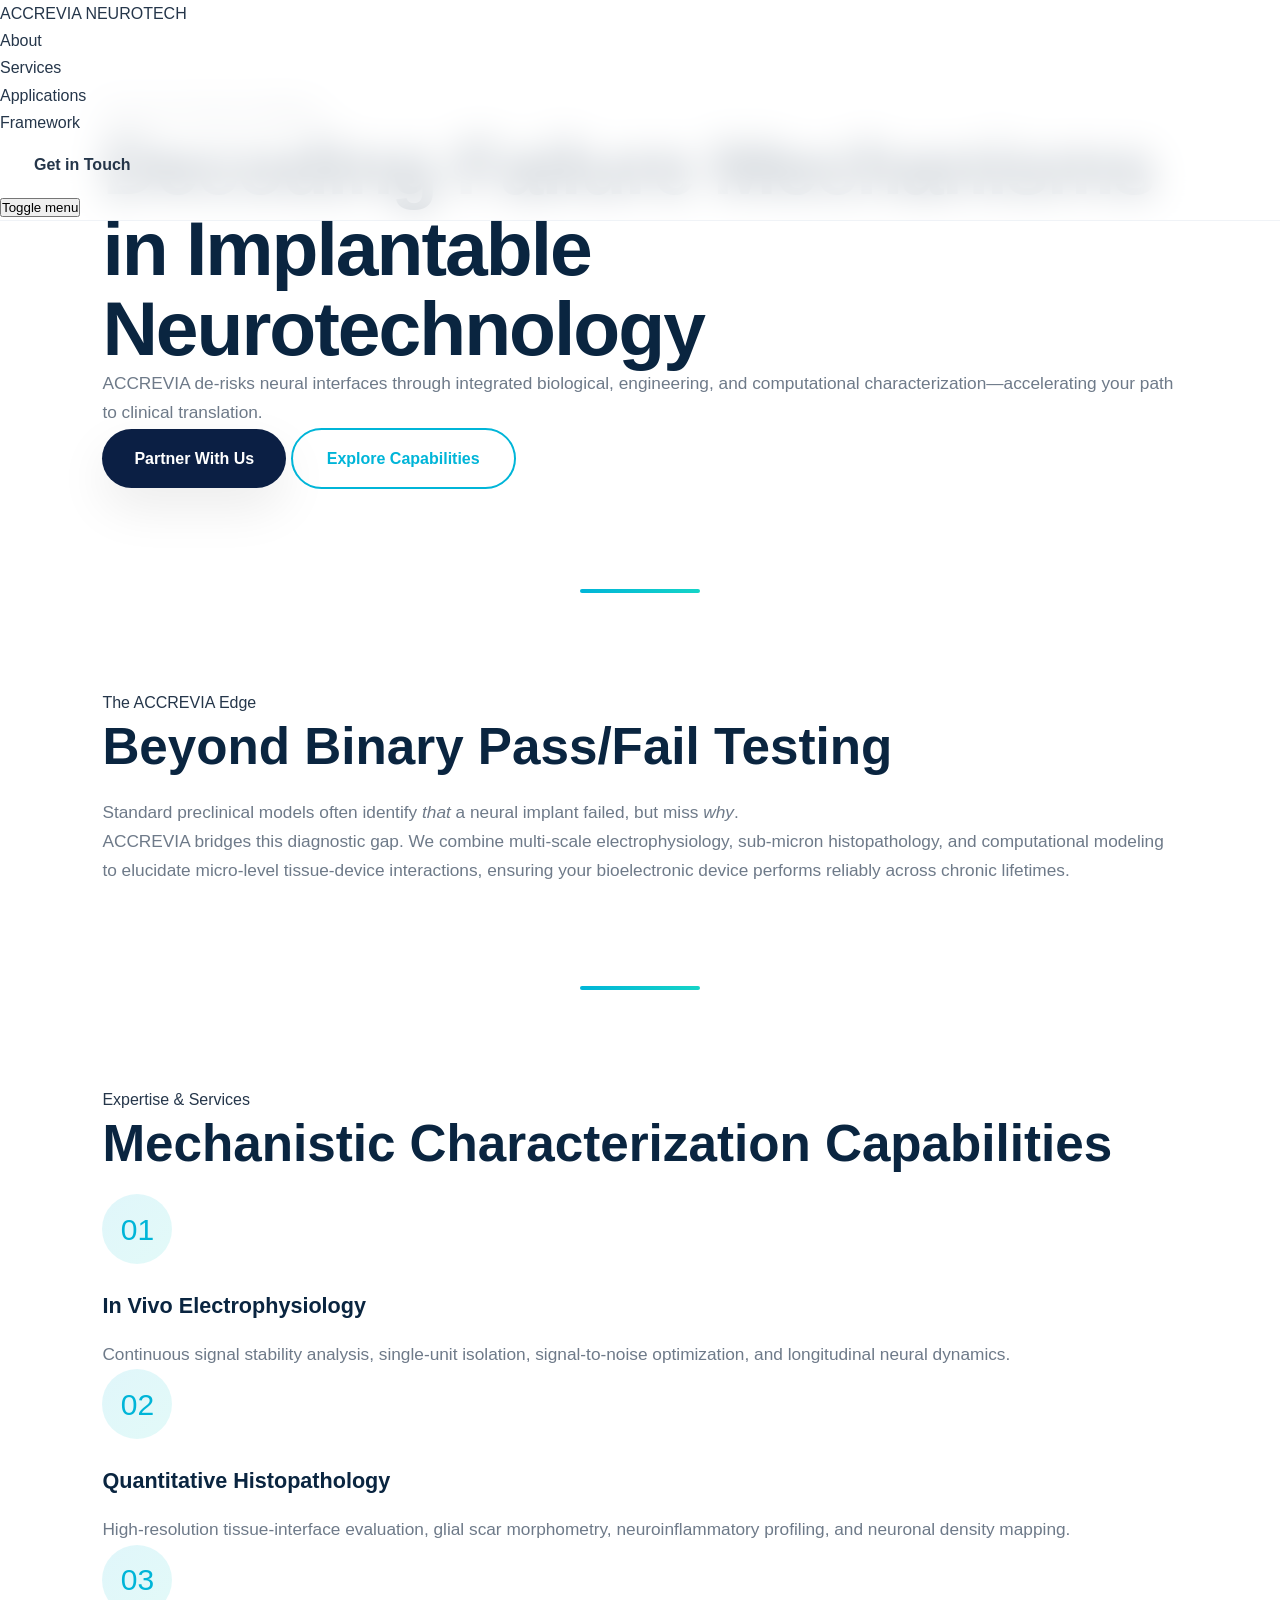
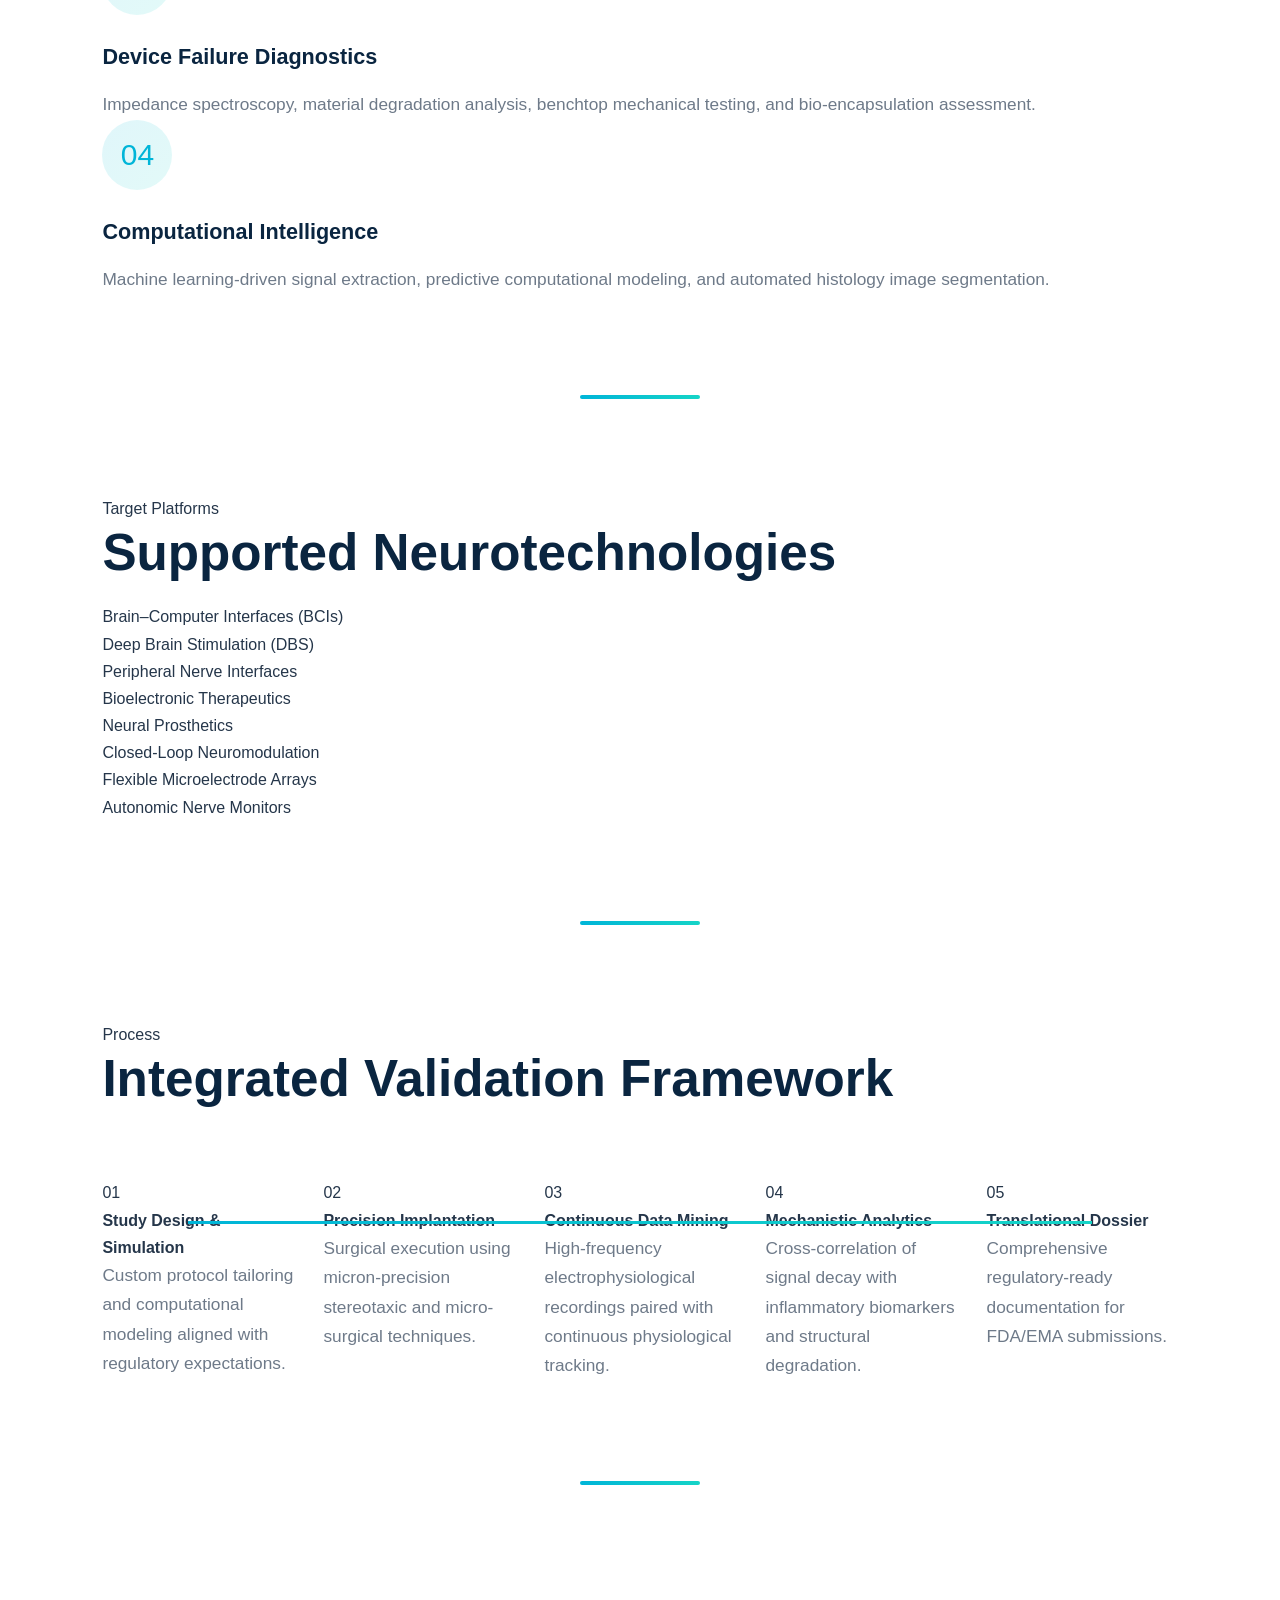
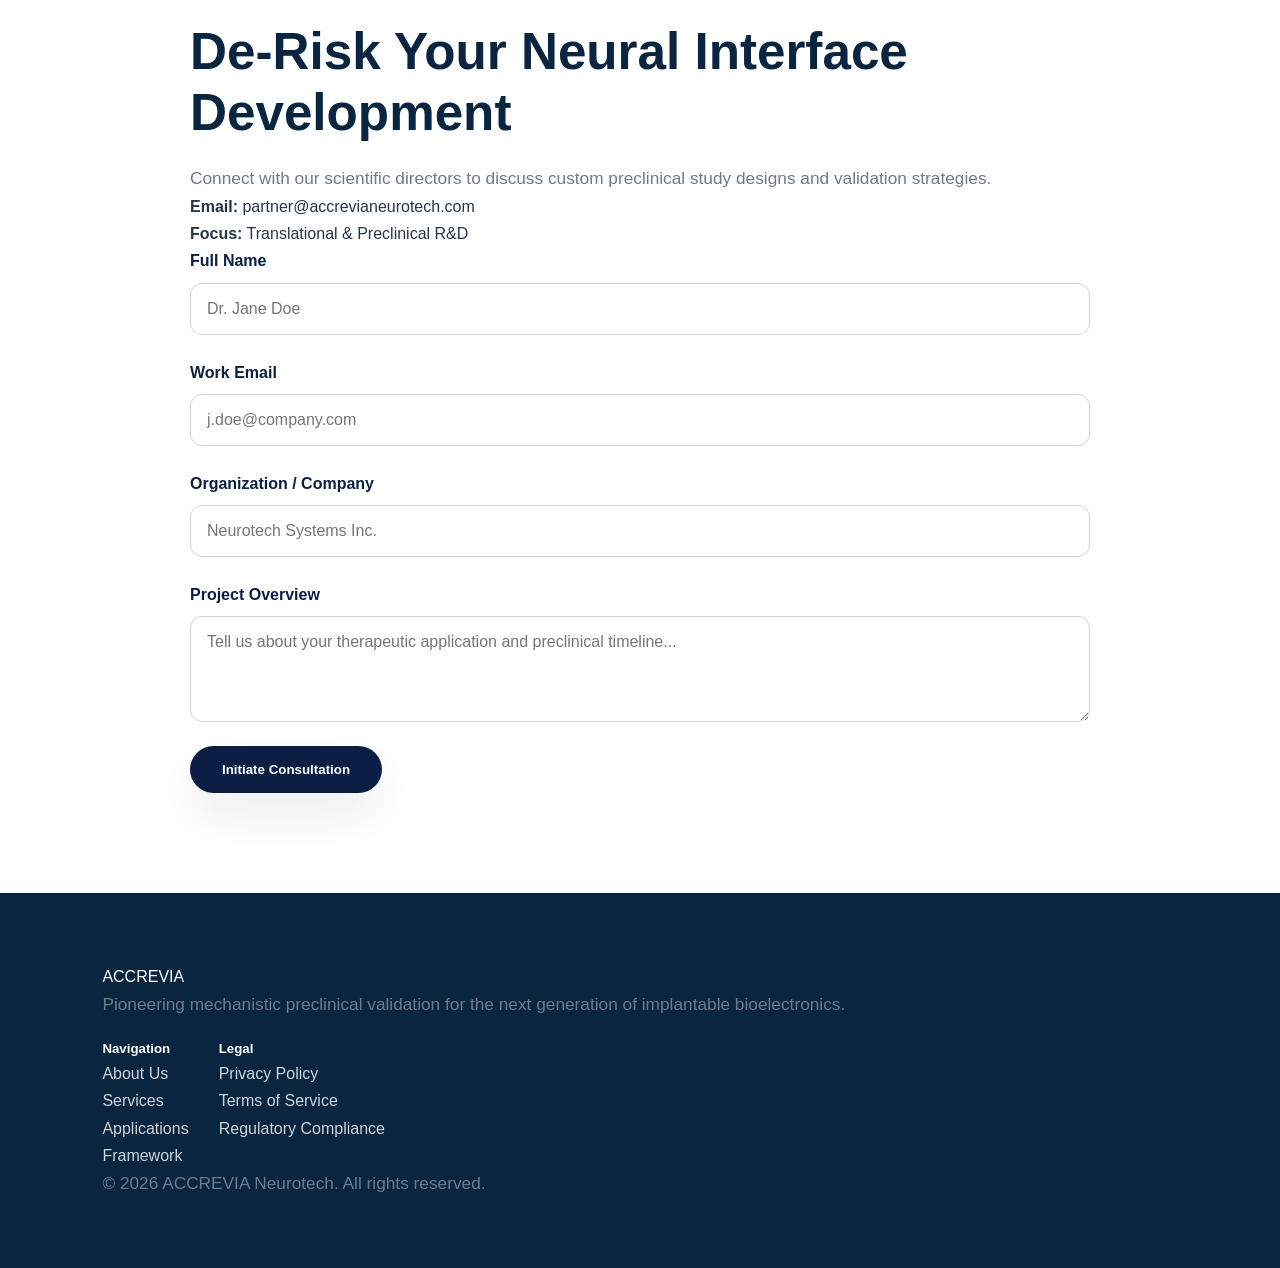
==== commit 2dfba157: "Update index.html" ====
--- a/index.html
+++ b/index.html
@@ -1,343 +1,313 @@
 <!DOCTYPE html>
-<html lang="en">
+<html lang="en" class="scroll-smooth">
 
 <head>
-
     <meta charset="UTF-8">
     <meta name="viewport" content="width=device-width, initial-scale=1.0">
-
-    <title>
-        ACCREVIA Neurotech | Mechanistic Preclinical Validation of Implantable Neurotechnology
-    </title>
-
-    <meta name="description"
-        content="ACCREVIA Neurotech provides mechanistic preclinical validation services for implantable neural interfaces, neuromodulation devices, bioelectronic medicine, and next-generation neurotechnology.">
-
-    <meta name="keywords"
-        content="neurotechnology CRO, neural interface validation, implantable neurotechnology, neuromodulation, brain computer interface, BCI, electrophysiology, histology, neural implants, bioelectronic medicine, preclinical testing">
-
-    <meta name="author"
-        content="ACCREVIA Neurotech">
-
-    <meta name="robots"
-        content="index, follow">
-
-    <link rel="canonical"
-        href="https://www.accrevianeurotech.com">
-
-    <!-- Open Graph -->
-
-    <meta property="og:title"
-        content="ACCREVIA Neurotech">
-
-    <meta property="og:description"
-        content="Mechanistic preclinical validation for implantable neurotechnology.">
-
-    <meta property="og:type"
-        content="website">
-
-    <meta property="og:url"
-        content="https://www.accrevianeurotech.com">
-
-    <meta property="og:image"
-        content="https://www.accrevianeurotech.com/images/social-preview.jpg">
-
-    <!-- Twitter -->
-
-    <meta name="twitter:card"
-        content="summary_large_image">
-
-    <meta name="twitter:title"
-        content="ACCREVIA Neurotech">
-
-    <meta name="twitter:description"
-        content="Mechanistic validation for implantable neurotechnology.">
-
-    <!-- Structured Data -->
+    <meta http-equiv="X-UA-Compatible" content="IE=edge">
+    <meta name="theme-color" content="#0a0f1d">
+
+    <title>ACCREVIA Neurotech | Mechanistic Preclinical Validation of Implantable Neurotechnology</title>
+    <meta name="description" content="ACCREVIA Neurotech provides mechanistic preclinical validation, translational electrophysiology, and histopathology services for implantable neural interfaces and neurotechnologies.">
+    <meta name="keywords" content="neurotechnology CRO, neural interface validation, implantable neurotechnology, neuromodulation, brain computer interface, BCI, electrophysiology, histology, neural implants, bioelectronic medicine, preclinical testing">
+    <meta name="author" content="ACCREVIA Neurotech">
+    <meta name="robots" content="index, follow, max-image-preview:large">
+    <link rel="canonical" href="https://www.accrevianeurotech.com/">
+
+    <meta property="og:site_name" content="ACCREVIA Neurotech">
+    <meta property="og:title" content="ACCREVIA Neurotech | Mechanistic Preclinical Validation">
+    <meta property="og:description" content="De-risking implantable neural interfaces through integrated biological, engineering, and computational characterization.">
+    <meta property="og:type" content="website">
+    <meta property="og:url" content="https://www.accrevianeurotech.com/">
+    <meta property="og:image" content="https://www.accrevianeurotech.com/assets/og-image.jpg">
+    <meta property="og:image:alt" content="ACCREVIA Neurotech Advanced Neural Interface Platform">
+
+    <meta name="twitter:card" content="summary_large_image">
+    <meta name="twitter:site" content="@ACCREVIANeuro">
+    <meta name="twitter:title" content="ACCREVIA Neurotech | Preclinical Neural Validation">
+    <meta name="twitter:description" content="Precision preclinical CRO services for next-generation neurotechnologies and neural interfaces.">
+    <meta name="twitter:image" content="https://www.accrevianeurotech.com/assets/og-image.jpg">
+
+    <link rel="icon" href="/favicon.ico" sizes="any">
+    <link rel="icon" href="/icon.svg" type="image/svg+xml">
+    <link rel="apple-touch-icon" href="/apple-touch-icon.png">
+
+    <link rel="preconnect" href="https://fonts.googleapis.com">
+    <link rel="preconnect" href="https://fonts.gstatic.com" crossorigin>
+    <link href="https://fonts.googleapis.com/css2?family=Plus+Jakarta+Sans:wght@300;400;500;600;700&family=Space+Grotesk:wght@500;700&display=swap" rel="stylesheet">
+
+    <link rel="stylesheet" href="style.css">
 
     <script type="application/ld+json">
     {
-      "@context":"https://schema.org",
-      "@type":"MedicalOrganization",
-      "name":"ACCREVIA Neurotech",
-      "url":"https://www.accrevianeurotech.com",
-      "description":"Mechanistic preclinical validation CRO specializing in implantable neurotechnology.",
-      "areaServed":"Worldwide",
-      "serviceType":[
-        "Neural Interface Validation",
-        "Electrophysiology",
-        "Histology",
-        "Preclinical Testing",
-        "Neurotechnology CRO"
+      "@context": "https://schema.org",
+      "@graph": [
+        {
+          "@type": "MedicalOrganization",
+          "@id": "https://www.accrevianeurotech.com/#organization",
+          "name": "ACCREVIA Neurotech",
+          "url": "https://www.accrevianeurotech.com",
+          "logo": "https://www.accrevianeurotech.com/assets/logo.png",
+          "description": "Specialized Contract Research Organization (CRO) providing mechanistic preclinical validation for implantable neurotechnology and neural interfaces.",
+          "knowsAbout": [
+            "Brain-Computer Interfaces",
+            "Electrophysiology",
+            "Histopathology",
+            "Neuromodulation",
+            "Bioelectronic Medicine"
+          ],
+          "contactPoint": {
+            "@type": "ContactPoint",
+            "contactType": "Business Development",
+            "email": "contact@accrevianeurotech.com"
+          }
+        },
+        {
+          "@type": "WebSite",
+          "@id": "https://www.accrevianeurotech.com/#website",
+          "url": "https://www.accrevianeurotech.com",
+          "name": "ACCREVIA Neurotech",
+          "publisher": {
+            "@id": "https://www.accrevianeurotech.com/#organization"
+          }
+        }
       ]
     }
     </script>
-
-    <link rel="stylesheet" href="style.css">
-
-    <link rel="preconnect"
-        href="https://fonts.googleapis.com">
-
-    <link rel="preconnect"
-        href="https://fonts.gstatic.com"
-        crossorigin>
-
-    <link href="https://fonts.googleapis.com/css2?family=Inter:wght@300;400;500;600;700;800&display=swap"
-        rel="stylesheet">
-
 </head>
 
 <body>
 
-    <!-- Navigation -->
-
-    <header>
-
-        <nav class="navbar">
-
-            <div class="logo">
-                ACCREVIA
-            </div>
-
-            <ul class="nav-links">
-
-                <li><a href="#about">About</a></li>
-
-                <li><a href="#services">Services</a></li>
-
-                <li><a href="#technology">Technology</a></li>
-
-                <li><a href="#framework">Framework</a></li>
-
-                <li><a href="#contact">Contact</a></li>
-
-            </ul>
-
-        </nav>
-
+    <header class="site-header">
+        <div class="header-container">
+            <a href="/" class="brand-logo" aria-label="ACCREVIA Neurotech Homepage">
+                <span class="logo-text">ACCREVIA</span>
+                <span class="logo-tag">NEUROTECH</span>
+            </a>
+
+            <nav class="nav-menu" id="primary-navigation" aria-label="Main Navigation">
+                <ul class="nav-list">
+                    <li><a href="#about" class="nav-link">About</a></li>
+                    <li><a href="#services" class="nav-link">Services</a></li>
+                    <li><a href="#technology" class="nav-link">Applications</a></li>
+                    <li><a href="#framework" class="nav-link">Framework</a></li>
+                </ul>
+            </nav>
+
+            <div class="header-cta">
+                <a href="#contact" class="btn btn-outline">Get in Touch</a>
+            </div>
+
+            <button class="mobile-nav-toggle" aria-controls="primary-navigation" aria-expanded="false">
+                <span class="sr-only">Toggle menu</span>
+                <span class="hamburger-icon"></span>
+            </button>
+        </div>
     </header>
 
-    <!-- Hero -->
-
-    <section class="hero">
-
-        <div class="hero-content">
-
-            <p class="eyebrow">
-                Mechanistic Preclinical Validation
-            </p>
-
-            <h1>
-                Decoding Failure Mechanisms in Implantable Neurotechnology
-            </h1>
-
-            <p class="hero-text">
-
-                We help neurotechnology innovators de-risk implantable neural
-                interfaces through integrated biological, engineering, and
-                computational characterization.
-
-            </p>
-
-            <div class="hero-buttons">
-
-                <a href="#contact" class="btn-primary">
-                    Partner With Us
-                </a>
-
-                <a href="#services" class="btn-secondary">
-                    Explore Services
-                </a>
-
-            </div>
-
+    <main id="main-content">
+
+        <section class="hero-section" aria-labelledby="hero-title">
+            <div class="hero-overlay"></div>
+            <div class="container hero-content">
+                <div class="badge-pill">
+                    <span class="badge-dot"></span> Next-Gen Preclinical Validation
+                </div>
+                <h1 id="hero-title" class="hero-title">
+                    Decoding Failure Mechanisms in <span class="text-gradient">Implantable Neurotechnology</span>
+                </h1>
+                <p class="hero-description">
+                    ACCREVIA de-risks neural interfaces through integrated biological, engineering, and computational characterization—accelerating your path to clinical translation.
+                </p>
+                <div class="hero-actions">
+                    <a href="#contact" class="btn btn-primary">Partner With Us</a>
+                    <a href="#services" class="btn btn-secondary">Explore Capabilities</a>
+                </div>
+            </div>
+        </section>
+
+        <section id="about" class="section about-section">
+            <div class="container">
+                <div class="grid grid-2col align-center">
+                    <div class="section-header text-left">
+                        <span class="section-eyebrow">The ACCREVIA Edge</span>
+                        <h2>Beyond Binary Pass/Fail Testing</h2>
+                    </div>
+                    <div class="content-block">
+                        <p class="lead-text">
+                            Standard preclinical models often identify <em>that</em> a neural implant failed, but miss <em>why</em>. 
+                        </p>
+                        <p>
+                            ACCREVIA bridges this diagnostic gap. We combine multi-scale electrophysiology, sub-micron histopathology, and computational modeling to elucidate micro-level tissue-device interactions, ensuring your bioelectronic device performs reliably across chronic lifetimes.
+                        </p>
+                    </div>
+                </div>
+            </div>
+        </section>
+
+        <section id="services" class="section services-section dark-bg">
+            <div class="container">
+                <div class="section-header text-center">
+                    <span class="section-eyebrow">Expertise & Services</span>
+                    <h2>Mechanistic Characterization Capabilities</h2>
+                </div>
+
+                <div class="card-grid">
+                    <article class="service-card">
+                        <div class="card-icon">01</div>
+                        <h3>In Vivo Electrophysiology</h3>
+                        <p>Continuous signal stability analysis, single-unit isolation, signal-to-noise optimization, and longitudinal neural dynamics.</p>
+                    </article>
+
+                    <article class="service-card">
+                        <div class="card-icon">02</div>
+                        <h3>Quantitative Histopathology</h3>
+                        <p>High-resolution tissue-interface evaluation, glial scar morphometry, neuroinflammatory profiling, and neuronal density mapping.</p>
+                    </article>
+
+                    <article class="service-card">
+                        <div class="card-icon">03</div>
+                        <h3>Device Failure Diagnostics</h3>
+                        <p>Impedance spectroscopy, material degradation analysis, benchtop mechanical testing, and bio-encapsulation assessment.</p>
+                    </article>
+
+                    <article class="service-card">
+                        <div class="card-icon">04</div>
+                        <h3>Computational Intelligence</h3>
+                        <p>Machine learning-driven signal extraction, predictive computational modeling, and automated histology image segmentation.</p>
+                    </article>
+                </div>
+            </div>
+        </section>
+
+        <section id="technology" class="section technology-section">
+            <div class="container">
+                <div class="section-header text-center">
+                    <span class="section-eyebrow">Target Platforms</span>
+                    <h2>Supported Neurotechnologies</h2>
+                </div>
+
+                <div class="tech-grid">
+                    <div class="tech-chip">Brain–Computer Interfaces (BCIs)</div>
+                    <div class="tech-chip">Deep Brain Stimulation (DBS)</div>
+                    <div class="tech-chip">Peripheral Nerve Interfaces</div>
+                    <div class="tech-chip">Bioelectronic Therapeutics</div>
+                    <div class="tech-chip">Neural Prosthetics</div>
+                    <div class="tech-chip">Closed-Loop Neuromodulation</div>
+                    <div class="tech-chip">Flexible Microelectrode Arrays</div>
+                    <div class="tech-chip">Autonomic Nerve Monitors</div>
+                </div>
+            </div>
+        </section>
+
+        <section id="framework" class="section framework-section dark-bg">
+            <div class="container">
+                <div class="section-header text-center">
+                    <span class="section-eyebrow">Process</span>
+                    <h2>Integrated Validation Framework</h2>
+                </div>
+
+                <div class="timeline">
+                    <div class="timeline-step">
+                        <span class="step-num">01</span>
+                        <h4>Study Design & Simulation</h4>
+                        <p>Custom protocol tailoring and computational modeling aligned with regulatory expectations.</p>
+                    </div>
+                    <div class="timeline-step">
+                        <span class="step-num">02</span>
+                        <h4>Precision Implantation</h4>
+                        <p>Surgical execution using micron-precision stereotaxic and micro-surgical techniques.</p>
+                    </div>
+                    <div class="timeline-step">
+                        <span class="step-num">03</span>
+                        <h4>Continuous Data Mining</h4>
+                        <p>High-frequency electrophysiological recordings paired with continuous physiological tracking.</p>
+                    </div>
+                    <div class="timeline-step">
+                        <span class="step-num">04</span>
+                        <h4>Mechanistic Analytics</h4>
+                        <p>Cross-correlation of signal decay with inflammatory biomarkers and structural degradation.</p>
+                    </div>
+                    <div class="timeline-step">
+                        <span class="step-num">05</span>
+                        <h4>Translational Dossier</h4>
+                        <p>Comprehensive regulatory-ready documentation for FDA/EMA submissions.</p>
+                    </div>
+                </div>
+            </div>
+        </section>
+
+        <section id="contact" class="section contact-section">
+            <div class="container">
+                <div class="contact-wrapper">
+                    <div class="contact-info">
+                        <h2>De-Risk Your Neural Interface Development</h2>
+                        <p>Connect with our scientific directors to discuss custom preclinical study designs and validation strategies.</p>
+                        <ul class="contact-details">
+                            <li><strong>Email:</strong> partner@accrevianeurotech.com</li>
+                            <li><strong>Focus:</strong> Translational & Preclinical R&D</li>
+                        </ul>
+                    </div>
+
+                    <form class="contact-form" action="/api/contact" method="POST">
+                        <div class="form-group">
+                            <label for="name">Full Name</label>
+                            <input type="text" id="name" name="name" required placeholder="Dr. Jane Doe">
+                        </div>
+                        <div class="form-group">
+                            <label for="email">Work Email</label>
+                            <input type="email" id="email" name="email" required placeholder="j.doe@company.com">
+                        </div>
+                        <div class="form-group">
+                            <label for="organization">Organization / Company</label>
+                            <input type="text" id="organization" name="organization" required placeholder="Neurotech Systems Inc.">
+                        </div>
+                        <div class="form-group">
+                            <label for="message">Project Overview</label>
+                            <textarea id="message" name="message" rows="4" required placeholder="Tell us about your therapeutic application and preclinical timeline..."></textarea>
+                        </div>
+                        <button type="submit" class="btn btn-primary full-width">Initiate Consultation</button>
+                    </form>
+                </div>
+            </div>
+        </section>
+
+    </main>
+
+    <footer class="site-footer">
+        <div class="container">
+            <div class="footer-top">
+                <div class="footer-brand">
+                    <span class="logo-text">ACCREVIA</span>
+                    <p>Pioneering mechanistic preclinical validation for the next generation of implantable bioelectronics.</p>
+                </div>
+                <div class="footer-links">
+                    <div class="link-column">
+                        <h5>Navigation</h5>
+                        <ul>
+                            <li><a href="#about">About Us</a></li>
+                            <li><a href="#services">Services</a></li>
+                            <li><a href="#technology">Applications</a></li>
+                            <li><a href="#framework">Framework</a></li>
+                        </ul>
+                    </div>
+                    <div class="link-column">
+                        <h5>Legal</h5>
+                        <ul>
+                            <li><a href="/privacy-policy">Privacy Policy</a></li>
+                            <li><a href="/terms">Terms of Service</a></li>
+                            <li><a href="/compliance">Regulatory Compliance</a></li>
+                        </ul>
+                    </div>
+                </div>
+            </div>
+            <div class="footer-bottom">
+                <p>&copy; 2026 ACCREVIA Neurotech. All rights reserved.</p>
+            </div>
         </div>
-
-    </section>
-
-    <!-- About -->
-
-    <section id="about" class="section">
-
-        <div class="container">
-
-            <h2>
-                Why Mechanistic Validation?
-            </h2>
-
-            <p>
-
-                Traditional preclinical studies often determine whether a
-                device passes or fails predefined endpoints. ACCREVIA goes
-                beyond endpoint testing by identifying the biological and
-                engineering mechanisms that drive long-term implant
-                performance.
-
-            </p>
-
-        </div>
-
-    </section>
-
-    <!-- Services -->
-
-    <section id="services" class="section dark">
-
-        <div class="container">
-
-            <h2>
-                Core Services
-            </h2>
-
-            <div class="cards">
-
-                <div class="card">
-                    <h3>Electrophysiology</h3>
-                    <p>Signal stability, neural activity analysis, chronic recordings.</p>
-                </div>
-
-                <div class="card">
-                    <h3>Histopathology</h3>
-                    <p>Tissue response, inflammation, fibrosis, neural health.</p>
-                </div>
-
-                <div class="card">
-                    <h3>Device Characterization</h3>
-                    <p>Performance degradation, failure mechanisms, reliability.</p>
-                </div>
-
-                <div class="card">
-                    <h3>Computational Analysis</h3>
-                    <p>Advanced statistics, machine learning, mechanistic modeling.</p>
-                </div>
-
-            </div>
-
-        </div>
-
-    </section>
-
-    <!-- Technology -->
-
-    <section id="technology" class="section">
-
-        <div class="container">
-
-            <h2>
-                Technology Areas
-            </h2>
-
-            <div class="cards">
-
-                <div class="card">
-                    Brain–Computer Interfaces
-                </div>
-
-                <div class="card">
-                    Deep Brain Stimulation
-                </div>
-
-                <div class="card">
-                    Peripheral Nerve Interfaces
-                </div>
-
-                <div class="card">
-                    Bioelectronic Medicine
-                </div>
-
-                <div class="card">
-                    Neural Prosthetics
-                </div>
-
-                <div class="card">
-                    Closed-Loop Neuromodulation
-                </div>
-
-            </div>
-
-        </div>
-
-    </section>
-
-    <!-- Framework -->
-
-    <section id="framework" class="section dark">
-
-        <div class="container">
-
-            <h2>
-                Our Validation Framework
-            </h2>
-
-            <div class="timeline">
-
-                <div class="step">
-                    01 — Study Design
-                </div>
-
-                <div class="step">
-                    02 — Implantation
-                </div>
-
-                <div class="step">
-                    03 — Data Acquisition
-                </div>
-
-                <div class="step">
-                    04 — Mechanistic Analysis
-                </div>
-
-                <div class="step">
-                    05 — Regulatory Reporting
-                </div>
-
-            </div>
-
-        </div>
-
-    </section>
-
-    <!-- Contact -->
-
-    <section id="contact" class="section">
-
-        <div class="container">
-
-            <h2>
-                Partner With ACCREVIA
-            </h2>
-
-            <p>
-
-                Discuss your implantable neurotechnology development program
-                with our team.
-
-            </p>
-
-            <a href="contact.html" class="btn-primary">
-                Contact Us
-            </a>
-
-        </div>
-
-    </section>
-
-    <!-- Footer -->
-
-    <footer>
-
-        <div class="container">
-
-            <p>
-                © 2026 ACCREVIA Neurotech. All Rights Reserved.
-            </p>
-
-        </div>
-
     </footer>
 
-    <script src="script.js"></script>
-
+    <script src="script.js" defer></script>
 </body>
 
 </html>
--- a/style.css
+++ b/style.css
@@ -2432,4 +2432,114 @@
 
 /* =====================================================
    END OF PART 3
-===================================================== */+===================================================== */
+
+/* CONTACT PAGE */
+
+.contact-section {
+    min-height: 100vh;
+    padding: 140px 20px 100px;
+    background: #ffffff;
+}
+
+.contact-wrapper {
+    max-width: 900px;
+    margin: 0 auto;
+}
+
+.contact-header {
+    margin-bottom: 60px;
+}
+
+.contact-header h1 {
+    font-size: clamp(3rem, 7vw, 5rem);
+    font-weight: 800;
+    line-height: 1;
+    color: #0b1f44;
+    margin-bottom: 20px;
+}
+
+.contact-header p {
+    font-size: 1.25rem;
+    color: #667085;
+}
+
+.contact-form {
+    display: flex;
+    flex-direction: column;
+    gap: 24px;
+}
+
+.form-row {
+    display: grid;
+    grid-template-columns: 1fr 1fr;
+    gap: 24px;
+}
+
+.form-group {
+    display: flex;
+    flex-direction: column;
+}
+
+.form-group label {
+    margin-bottom: 8px;
+    font-weight: 600;
+    color: #0b1f44;
+}
+
+.form-group input,
+.form-group select,
+.form-group textarea {
+    padding: 16px;
+    border: 1px solid #d0d5dd;
+    border-radius: 12px;
+    font-size: 1rem;
+    font-family: inherit;
+    transition: all 0.2s ease;
+}
+
+.form-group input:focus,
+.form-group select:focus,
+.form-group textarea:focus {
+    outline: none;
+    border-color: #00b8a9;
+    box-shadow: 0 0 0 3px rgba(0,184,169,0.15);
+}
+
+.form-group textarea {
+    resize: vertical;
+}
+
+.btn-primary {
+    width: fit-content;
+    padding: 16px 32px;
+    border-radius: 999px;
+    border: none;
+    background: #0b1f44;
+    color: white;
+    font-weight: 600;
+    cursor: pointer;
+    transition: all 0.3s ease;
+}
+
+.btn-primary:hover {
+    transform: translateY(-2px);
+}
+
+.footer-container {
+    max-width: 1200px;
+    margin: 0 auto;
+    padding: 30px 20px;
+}
+
+@media (max-width: 768px) {
+
+    .form-row {
+        grid-template-columns: 1fr;
+    }
+
+    .contact-header h1 {
+        font-size: 3rem;
+    }
+
+}
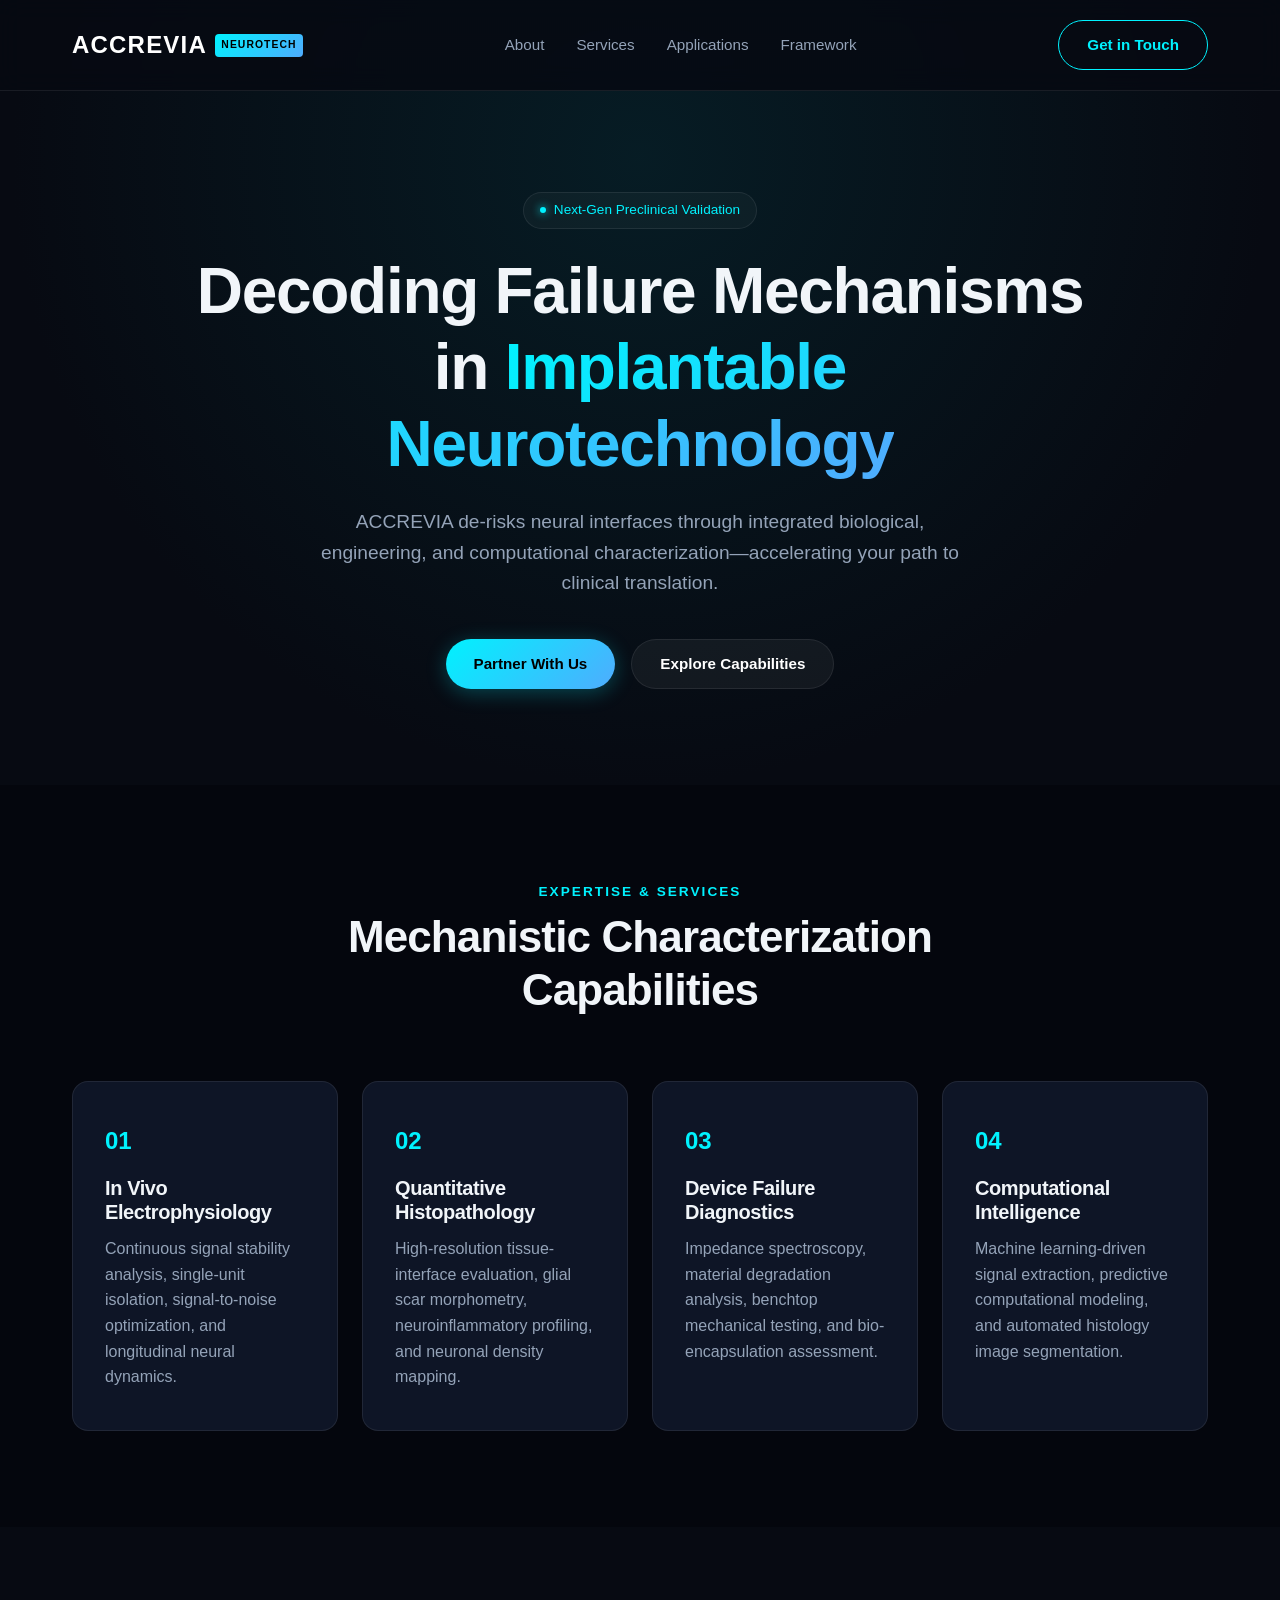
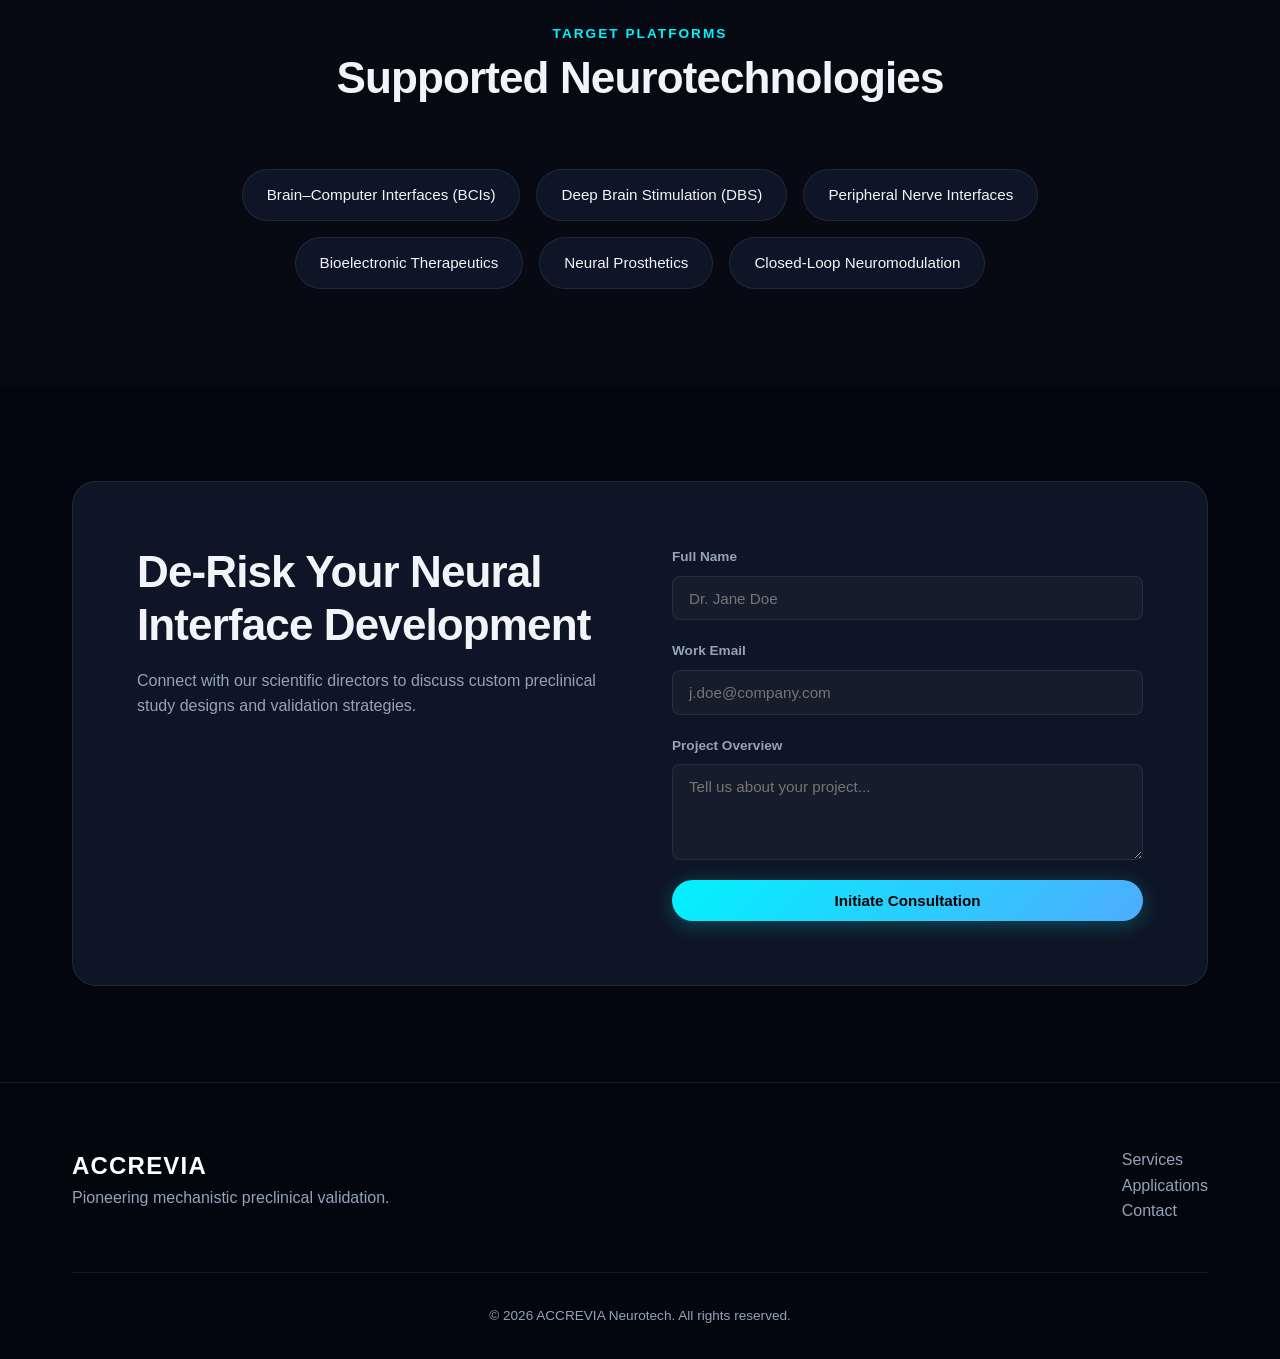
==== commit 388ff57f: "Update index.html" ====
--- a/index.html
+++ b/index.html
@@ -4,88 +4,452 @@
 <head>
     <meta charset="UTF-8">
     <meta name="viewport" content="width=device-width, initial-scale=1.0">
-    <meta http-equiv="X-UA-Compatible" content="IE=edge">
-    <meta name="theme-color" content="#0a0f1d">
-
-    <title>ACCREVIA Neurotech | Mechanistic Preclinical Validation of Implantable Neurotechnology</title>
-    <meta name="description" content="ACCREVIA Neurotech provides mechanistic preclinical validation, translational electrophysiology, and histopathology services for implantable neural interfaces and neurotechnologies.">
-    <meta name="keywords" content="neurotechnology CRO, neural interface validation, implantable neurotechnology, neuromodulation, brain computer interface, BCI, electrophysiology, histology, neural implants, bioelectronic medicine, preclinical testing">
-    <meta name="author" content="ACCREVIA Neurotech">
-    <meta name="robots" content="index, follow, max-image-preview:large">
-    <link rel="canonical" href="https://www.accrevianeurotech.com/">
-
-    <meta property="og:site_name" content="ACCREVIA Neurotech">
-    <meta property="og:title" content="ACCREVIA Neurotech | Mechanistic Preclinical Validation">
-    <meta property="og:description" content="De-risking implantable neural interfaces through integrated biological, engineering, and computational characterization.">
-    <meta property="og:type" content="website">
-    <meta property="og:url" content="https://www.accrevianeurotech.com/">
-    <meta property="og:image" content="https://www.accrevianeurotech.com/assets/og-image.jpg">
-    <meta property="og:image:alt" content="ACCREVIA Neurotech Advanced Neural Interface Platform">
-
-    <meta name="twitter:card" content="summary_large_image">
-    <meta name="twitter:site" content="@ACCREVIANeuro">
-    <meta name="twitter:title" content="ACCREVIA Neurotech | Preclinical Neural Validation">
-    <meta name="twitter:description" content="Precision preclinical CRO services for next-generation neurotechnologies and neural interfaces.">
-    <meta name="twitter:image" content="https://www.accrevianeurotech.com/assets/og-image.jpg">
-
-    <link rel="icon" href="/favicon.ico" sizes="any">
-    <link rel="icon" href="/icon.svg" type="image/svg+xml">
-    <link rel="apple-touch-icon" href="/apple-touch-icon.png">
+    <title>ACCREVIA Neurotech | Mechanistic Preclinical Validation</title>
+    <meta name="description" content="ACCREVIA Neurotech provides mechanistic preclinical validation, translational electrophysiology, and histopathology services.">
 
     <link rel="preconnect" href="https://fonts.googleapis.com">
     <link rel="preconnect" href="https://fonts.gstatic.com" crossorigin>
     <link href="https://fonts.googleapis.com/css2?family=Plus+Jakarta+Sans:wght@300;400;500;600;700&family=Space+Grotesk:wght@500;700&display=swap" rel="stylesheet">
 
-    <link rel="stylesheet" href="style.css">
-
-    <script type="application/ld+json">
-    {
-      "@context": "https://schema.org",
-      "@graph": [
-        {
-          "@type": "MedicalOrganization",
-          "@id": "https://www.accrevianeurotech.com/#organization",
-          "name": "ACCREVIA Neurotech",
-          "url": "https://www.accrevianeurotech.com",
-          "logo": "https://www.accrevianeurotech.com/assets/logo.png",
-          "description": "Specialized Contract Research Organization (CRO) providing mechanistic preclinical validation for implantable neurotechnology and neural interfaces.",
-          "knowsAbout": [
-            "Brain-Computer Interfaces",
-            "Electrophysiology",
-            "Histopathology",
-            "Neuromodulation",
-            "Bioelectronic Medicine"
-          ],
-          "contactPoint": {
-            "@type": "ContactPoint",
-            "contactType": "Business Development",
-            "email": "contact@accrevianeurotech.com"
-          }
-        },
-        {
-          "@type": "WebSite",
-          "@id": "https://www.accrevianeurotech.com/#website",
-          "url": "https://www.accrevianeurotech.com",
-          "name": "ACCREVIA Neurotech",
-          "publisher": {
-            "@id": "https://www.accrevianeurotech.com/#organization"
-          }
-        }
-      ]
-    }
-    </script>
+    <style>
+        :root {
+            --bg-dark: #070a12;
+            --bg-card: #0e1526;
+            --bg-card-hover: #152038;
+            --accent-cyan: #00f2fe;
+            --accent-blue: #4facfe;
+            --text-primary: #f1f5f9;
+            --text-muted: #94a3b8;
+            --border-color: rgba(255, 255, 255, 0.08);
+            --border-glow: rgba(0, 242, 254, 0.3);
+            --font-heading: 'Space Grotesk', sans-serif;
+            --font-body: 'Plus Jakarta Sans', sans-serif;
+            --transition-fast: 0.2s ease;
+            --transition-smooth: 0.3s cubic-bezier(0.4, 0, 0.2, 1);
+        }
+
+        *, *::before, *::after {
+            box-sizing: border-box;
+            margin: 0;
+            padding: 0;
+        }
+
+        html {
+            scroll-behavior: smooth;
+        }
+
+        body {
+            background-color: var(--bg-dark);
+            color: var(--text-primary);
+            font-family: var(--font-body);
+            line-height: 1.6;
+            overflow-x: hidden;
+            -webkit-font-smoothing: antialiased;
+        }
+
+        h1, h2, h3, h4, h5 {
+            font-family: var(--font-heading);
+            letter-spacing: -0.02em;
+            line-height: 1.2;
+        }
+
+        h2 {
+            font-size: clamp(2rem, 4vw, 2.75rem);
+            margin-bottom: 1rem;
+        }
+
+        p {
+            color: var(--text-muted);
+        }
+
+        .text-gradient {
+            background: linear-gradient(135deg, var(--accent-cyan), var(--accent-blue));
+            -webkit-background-clip: text;
+            -webkit-text-fill-color: transparent;
+        }
+
+        .container {
+            max-width: 1200px;
+            margin: 0 auto;
+            padding: 0 2rem;
+        }
+
+        /* Header Navigation */
+        .site-header {
+            position: fixed;
+            top: 0;
+            left: 0;
+            width: 100%;
+            z-index: 1000;
+            background: rgba(7, 10, 18, 0.85);
+            backdrop-filter: blur(12px);
+            border-bottom: 1px solid var(--border-color);
+        }
+
+        .header-container {
+            max-width: 1200px;
+            margin: 0 auto;
+            padding: 1.25rem 2rem;
+            display: flex;
+            justify-content: space-between;
+            align-items: center;
+        }
+
+        .brand-logo {
+            display: flex;
+            align-items: center;
+            gap: 0.5rem;
+            text-decoration: none;
+        }
+
+        .logo-text {
+            font-family: var(--font-heading);
+            font-weight: 700;
+            font-size: 1.5rem;
+            color: #fff;
+            letter-spacing: 0.05em;
+        }
+
+        .logo-tag {
+            font-size: 0.65rem;
+            background: linear-gradient(135deg, var(--accent-cyan), var(--accent-blue));
+            color: #000;
+            padding: 0.2rem 0.4rem;
+            border-radius: 4px;
+            font-weight: 700;
+            letter-spacing: 0.1em;
+        }
+
+        .nav-list {
+            display: flex;
+            list-style: none;
+            gap: 2rem;
+        }
+
+        .nav-link {
+            color: var(--text-muted);
+            text-decoration: none;
+            font-size: 0.95rem;
+            transition: var(--transition-fast);
+        }
+
+        .nav-link:hover {
+            color: var(--accent-cyan);
+        }
+
+        .mobile-nav-toggle {
+            display: none;
+        }
+
+        /* Buttons */
+        .btn {
+            display: inline-flex;
+            align-items: center;
+            justify-content: center;
+            padding: 0.75rem 1.75rem;
+            border-radius: 50px;
+            font-weight: 600;
+            font-size: 0.95rem;
+            text-decoration: none;
+            transition: var(--transition-smooth);
+            cursor: pointer;
+            border: none;
+        }
+
+        .btn-primary {
+            background: linear-gradient(135deg, var(--accent-cyan), var(--accent-blue));
+            color: #000;
+            box-shadow: 0 4px 20px rgba(0, 242, 254, 0.25);
+        }
+
+        .btn-primary:hover {
+            transform: translateY(-2px);
+            box-shadow: 0 6px 28px rgba(0, 242, 254, 0.4);
+        }
+
+        .btn-secondary {
+            background: rgba(255, 255, 255, 0.05);
+            color: #fff;
+            border: 1px solid var(--border-color);
+        }
+
+        .btn-secondary:hover {
+            background: rgba(255, 255, 255, 0.1);
+            border-color: rgba(255, 255, 255, 0.2);
+        }
+
+        .btn-outline {
+            border: 1px solid var(--accent-cyan);
+            color: var(--accent-cyan);
+            background: transparent;
+        }
+
+        .btn-outline:hover {
+            background: rgba(0, 242, 254, 0.1);
+        }
+
+        /* Hero Section */
+        .hero-section {
+            position: relative;
+            padding: 12rem 0 6rem 0;
+            background: radial-gradient(circle at 50% 20%, rgba(0, 242, 254, 0.08) 0%, rgba(7, 10, 18, 1) 70%);
+            text-align: center;
+        }
+
+        .badge-pill {
+            display: inline-flex;
+            align-items: center;
+            gap: 0.5rem;
+            padding: 0.4rem 1rem;
+            border-radius: 50px;
+            background: rgba(255, 255, 255, 0.03);
+            border: 1px solid var(--border-color);
+            font-size: 0.85rem;
+            color: var(--accent-cyan);
+            margin-bottom: 1.5rem;
+        }
+
+        .badge-dot {
+            width: 6px;
+            height: 6px;
+            background-color: var(--accent-cyan);
+            border-radius: 50%;
+            box-shadow: 0 0 8px var(--accent-cyan);
+        }
+
+        .hero-title {
+            font-size: clamp(2.5rem, 5vw, 4.25rem);
+            max-width: 900px;
+            margin: 0 auto 1.5rem auto;
+        }
+
+        .hero-description {
+            font-size: 1.2rem;
+            max-width: 650px;
+            margin: 0 auto 2.5rem auto;
+        }
+
+        .hero-actions {
+            display: flex;
+            gap: 1rem;
+            justify-content: center;
+        }
+
+        /* Section Layouts */
+        .section {
+            padding: 6rem 0;
+        }
+
+        .dark-bg {
+            background-color: #04060d;
+        }
+
+        .section-eyebrow {
+            display: block;
+            font-size: 0.85rem;
+            text-transform: uppercase;
+            letter-spacing: 0.15em;
+            color: var(--accent-cyan);
+            margin-bottom: 0.5rem;
+            font-weight: 600;
+        }
+
+        .section-header.text-center {
+            text-align: center;
+            max-width: 650px;
+            margin: 0 auto 4rem auto;
+        }
+
+        .card-grid {
+            display: grid;
+            grid-template-columns: repeat(auto-fit, minmax(260px, 1fr));
+            gap: 1.5rem;
+        }
+
+        .service-card {
+            background: var(--bg-card);
+            border: 1px solid var(--border-color);
+            padding: 2.5rem 2rem;
+            border-radius: 16px;
+            transition: var(--transition-smooth);
+        }
+
+        .service-card:hover {
+            background: var(--bg-card-hover);
+            border-color: var(--border-glow);
+            transform: translateY(-4px);
+        }
+
+        .card-icon {
+            font-family: var(--font-heading);
+            font-size: 1.5rem;
+            font-weight: 700;
+            color: var(--accent-cyan);
+            margin-bottom: 1rem;
+        }
+
+        .service-card h3 {
+            margin-bottom: 0.75rem;
+            font-size: 1.25rem;
+        }
+
+        /* Tech Chips */
+        .tech-grid {
+            display: flex;
+            flex-wrap: wrap;
+            gap: 1rem;
+            justify-content: center;
+            max-width: 900px;
+            margin: 0 auto;
+        }
+
+        .tech-chip {
+            padding: 0.8rem 1.5rem;
+            background: var(--bg-card);
+            border: 1px solid var(--border-color);
+            border-radius: 50px;
+            font-size: 0.95rem;
+            color: var(--text-primary);
+            transition: var(--transition-fast);
+        }
+
+        .tech-chip:hover {
+            border-color: var(--accent-cyan);
+            color: var(--accent-cyan);
+            box-shadow: 0 0 15px rgba(0, 242, 254, 0.15);
+        }
+
+        /* Timeline */
+        .timeline {
+            display: grid;
+            grid-template-columns: repeat(auto-fit, minmax(200px, 1fr));
+            gap: 1.5rem;
+        }
+
+        .timeline-step {
+            padding: 2rem;
+            background: var(--bg-card);
+            border-radius: 12px;
+            border-top: 2px solid var(--accent-cyan);
+        }
+
+        .step-num {
+            font-family: var(--font-heading);
+            font-size: 0.85rem;
+            font-weight: 700;
+            color: var(--accent-cyan);
+            margin-bottom: 0.5rem;
+            display: block;
+        }
+
+        /* Contact Section */
+        .contact-wrapper {
+            display: grid;
+            grid-template-columns: 1fr 1fr;
+            gap: 4rem;
+            background: var(--bg-card);
+            padding: 4rem;
+            border-radius: 24px;
+            border: 1px solid var(--border-color);
+        }
+
+        .contact-form {
+            display: flex;
+            flex-direction: column;
+            gap: 1.25rem;
+        }
+
+        .form-group {
+            display: flex;
+            flex-direction: column;
+            gap: 0.5rem;
+        }
+
+        .form-group label {
+            font-size: 0.85rem;
+            font-weight: 600;
+            color: var(--text-muted);
+        }
+
+        .form-group input,
+        .form-group textarea {
+            background: rgba(255, 255, 255, 0.03);
+            border: 1px solid var(--border-color);
+            padding: 0.8rem 1rem;
+            border-radius: 8px;
+            color: #fff;
+            font-family: var(--font-body);
+            font-size: 0.95rem;
+        }
+
+        .form-group input:focus,
+        .form-group textarea:focus {
+            outline: none;
+            border-color: var(--accent-cyan);
+            box-shadow: 0 0 10px rgba(0, 242, 254, 0.2);
+        }
+
+        /* Footer */
+        .site-footer {
+            border-top: 1px solid var(--border-color);
+            padding: 4rem 0 2rem 0;
+            background: #04060d;
+        }
+
+        .footer-top {
+            display: flex;
+            justify-content: space-between;
+            margin-bottom: 3rem;
+            flex-wrap: wrap;
+            gap: 2rem;
+        }
+
+        .footer-links {
+            display: flex;
+            gap: 4rem;
+        }
+
+        .link-column ul {
+            list-style: none;
+        }
+
+        .link-column a {
+            color: var(--text-muted);
+            text-decoration: none;
+        }
+
+        .footer-bottom {
+            text-align: center;
+            border-top: 1px solid var(--border-color);
+            padding-top: 2rem;
+            font-size: 0.85rem;
+        }
+
+        @media (max-width: 900px) {
+            .nav-list, .header-cta {
+                display: none;
+            }
+            .contact-wrapper {
+                grid-template-columns: 1fr;
+                padding: 2rem;
+            }
+            .hero-actions {
+                flex-direction: column;
+            }
+        }
+    </style>
 </head>
 
 <body>
 
     <header class="site-header">
         <div class="header-container">
-            <a href="/" class="brand-logo" aria-label="ACCREVIA Neurotech Homepage">
+            <a href="#" class="brand-logo">
                 <span class="logo-text">ACCREVIA</span>
                 <span class="logo-tag">NEUROTECH</span>
             </a>
 
-            <nav class="nav-menu" id="primary-navigation" aria-label="Main Navigation">
+            <nav class="nav-menu">
                 <ul class="nav-list">
                     <li><a href="#about" class="nav-link">About</a></li>
                     <li><a href="#services" class="nav-link">Services</a></li>
@@ -97,23 +461,16 @@
             <div class="header-cta">
                 <a href="#contact" class="btn btn-outline">Get in Touch</a>
             </div>
-
-            <button class="mobile-nav-toggle" aria-controls="primary-navigation" aria-expanded="false">
-                <span class="sr-only">Toggle menu</span>
-                <span class="hamburger-icon"></span>
-            </button>
         </div>
     </header>
 
-    <main id="main-content">
-
-        <section class="hero-section" aria-labelledby="hero-title">
-            <div class="hero-overlay"></div>
+    <main>
+        <section class="hero-section">
             <div class="container hero-content">
                 <div class="badge-pill">
                     <span class="badge-dot"></span> Next-Gen Preclinical Validation
                 </div>
-                <h1 id="hero-title" class="hero-title">
+                <h1 class="hero-title">
                     Decoding Failure Mechanisms in <span class="text-gradient">Implantable Neurotechnology</span>
                 </h1>
                 <p class="hero-description">
@@ -126,26 +483,7 @@
             </div>
         </section>
 
-        <section id="about" class="section about-section">
-            <div class="container">
-                <div class="grid grid-2col align-center">
-                    <div class="section-header text-left">
-                        <span class="section-eyebrow">The ACCREVIA Edge</span>
-                        <h2>Beyond Binary Pass/Fail Testing</h2>
-                    </div>
-                    <div class="content-block">
-                        <p class="lead-text">
-                            Standard preclinical models often identify <em>that</em> a neural implant failed, but miss <em>why</em>. 
-                        </p>
-                        <p>
-                            ACCREVIA bridges this diagnostic gap. We combine multi-scale electrophysiology, sub-micron histopathology, and computational modeling to elucidate micro-level tissue-device interactions, ensuring your bioelectronic device performs reliably across chronic lifetimes.
-                        </p>
-                    </div>
-                </div>
-            </div>
-        </section>
-
-        <section id="services" class="section services-section dark-bg">
+        <section id="services" class="section dark-bg">
             <div class="container">
                 <div class="section-header text-center">
                     <span class="section-eyebrow">Expertise & Services</span>
@@ -180,7 +518,7 @@
             </div>
         </section>
 
-        <section id="technology" class="section technology-section">
+        <section id="technology" class="section">
             <div class="container">
                 <div class="section-header text-center">
                     <span class="section-eyebrow">Target Platforms</span>
@@ -194,111 +532,53 @@
                     <div class="tech-chip">Bioelectronic Therapeutics</div>
                     <div class="tech-chip">Neural Prosthetics</div>
                     <div class="tech-chip">Closed-Loop Neuromodulation</div>
-                    <div class="tech-chip">Flexible Microelectrode Arrays</div>
-                    <div class="tech-chip">Autonomic Nerve Monitors</div>
                 </div>
             </div>
         </section>
 
-        <section id="framework" class="section framework-section dark-bg">
-            <div class="container">
-                <div class="section-header text-center">
-                    <span class="section-eyebrow">Process</span>
-                    <h2>Integrated Validation Framework</h2>
-                </div>
-
-                <div class="timeline">
-                    <div class="timeline-step">
-                        <span class="step-num">01</span>
-                        <h4>Study Design & Simulation</h4>
-                        <p>Custom protocol tailoring and computational modeling aligned with regulatory expectations.</p>
-                    </div>
-                    <div class="timeline-step">
-                        <span class="step-num">02</span>
-                        <h4>Precision Implantation</h4>
-                        <p>Surgical execution using micron-precision stereotaxic and micro-surgical techniques.</p>
-                    </div>
-                    <div class="timeline-step">
-                        <span class="step-num">03</span>
-                        <h4>Continuous Data Mining</h4>
-                        <p>High-frequency electrophysiological recordings paired with continuous physiological tracking.</p>
-                    </div>
-                    <div class="timeline-step">
-                        <span class="step-num">04</span>
-                        <h4>Mechanistic Analytics</h4>
-                        <p>Cross-correlation of signal decay with inflammatory biomarkers and structural degradation.</p>
-                    </div>
-                    <div class="timeline-step">
-                        <span class="step-num">05</span>
-                        <h4>Translational Dossier</h4>
-                        <p>Comprehensive regulatory-ready documentation for FDA/EMA submissions.</p>
-                    </div>
-                </div>
-            </div>
-        </section>
-
-        <section id="contact" class="section contact-section">
+        <section id="contact" class="section dark-bg">
             <div class="container">
                 <div class="contact-wrapper">
                     <div class="contact-info">
                         <h2>De-Risk Your Neural Interface Development</h2>
                         <p>Connect with our scientific directors to discuss custom preclinical study designs and validation strategies.</p>
-                        <ul class="contact-details">
-                            <li><strong>Email:</strong> partner@accrevianeurotech.com</li>
-                            <li><strong>Focus:</strong> Translational & Preclinical R&D</li>
-                        </ul>
                     </div>
 
-                    <form class="contact-form" action="/api/contact" method="POST">
+                    <form class="contact-form" onsubmit="event.preventDefault();">
                         <div class="form-group">
                             <label for="name">Full Name</label>
-                            <input type="text" id="name" name="name" required placeholder="Dr. Jane Doe">
+                            <input type="text" id="name" placeholder="Dr. Jane Doe">
                         </div>
                         <div class="form-group">
                             <label for="email">Work Email</label>
-                            <input type="email" id="email" name="email" required placeholder="j.doe@company.com">
-                        </div>
-                        <div class="form-group">
-                            <label for="organization">Organization / Company</label>
-                            <input type="text" id="organization" name="organization" required placeholder="Neurotech Systems Inc.">
+                            <input type="email" id="email" placeholder="j.doe@company.com">
                         </div>
                         <div class="form-group">
                             <label for="message">Project Overview</label>
-                            <textarea id="message" name="message" rows="4" required placeholder="Tell us about your therapeutic application and preclinical timeline..."></textarea>
+                            <textarea id="message" rows="4" placeholder="Tell us about your project..."></textarea>
                         </div>
-                        <button type="submit" class="btn btn-primary full-width">Initiate Consultation</button>
+                        <button type="submit" class="btn btn-primary">Initiate Consultation</button>
                     </form>
                 </div>
             </div>
         </section>
-
     </main>
 
     <footer class="site-footer">
         <div class="container">
             <div class="footer-top">
-                <div class="footer-brand">
+                <div>
                     <span class="logo-text">ACCREVIA</span>
-                    <p>Pioneering mechanistic preclinical validation for the next generation of implantable bioelectronics.</p>
+                    <p>Pioneering mechanistic preclinical validation.</p>
                 </div>
                 <div class="footer-links">
                     <div class="link-column">
-                        <h5>Navigation</h5>
                         <ul>
-                            <li><a href="#about">About Us</a></li>
                             <li><a href="#services">Services</a></li>
                             <li><a href="#technology">Applications</a></li>
-                            <li><a href="#framework">Framework</a></li>
+                            <li><a href="#contact">Contact</a></li>
                         </ul>
                     </div>
-                    <div class="link-column">
-                        <h5>Legal</h5>
-                        <ul>
-                            <li><a href="/privacy-policy">Privacy Policy</a></li>
-                            <li><a href="/terms">Terms of Service</a></li>
-                            <li><a href="/compliance">Regulatory Compliance</a></li>
-                        </ul>
-                    </div>
                 </div>
             </div>
             <div class="footer-bottom">
@@ -307,7 +587,5 @@
         </div>
     </footer>
 
-    <script src="script.js" defer></script>
 </body>
-
 </html>
